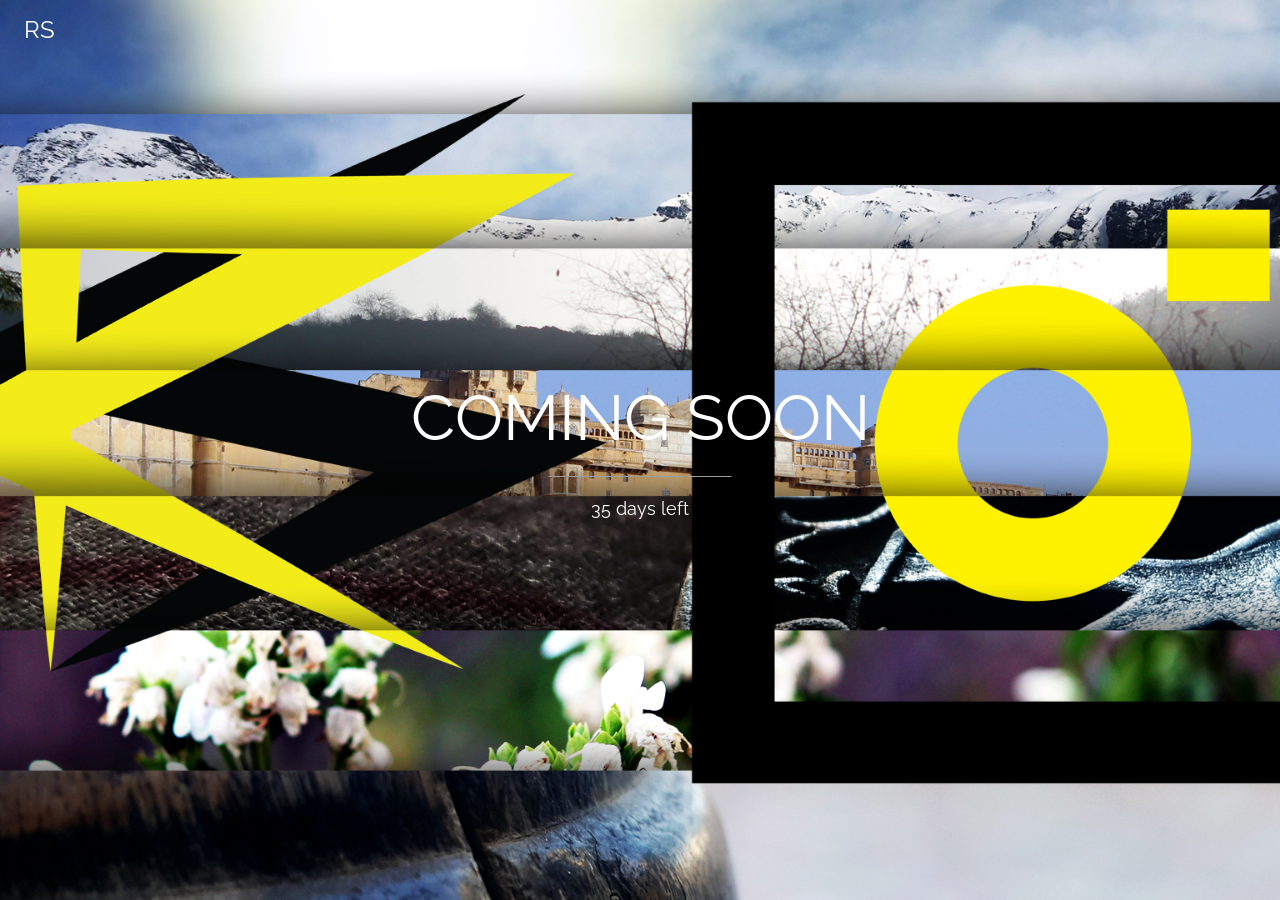
==== index.html @ 87bc801d "comingsoon" ====
<!DOCTYPE html>
<html>
<head>
<title>RS</title>
<meta charset="UTF-8">
<meta name="viewport" content="width=device-width, initial-scale=1">
<link rel="stylesheet" href="https://www.w3schools.com/w3css/4/w3.css">
<link rel="stylesheet" href="https://fonts.googleapis.com/css?family=Raleway">
<style>
body,h1 {font-family: "Raleway", sans-serif}
body, html {height: 100%}
.bgimg {
  background-image: url('assets/101.jpg');
  min-height: 100%;
  background-position: center;
  background-size: cover;
}
.logo {
  
}
</style>
</head>
<body>

<div class="bgimg w3-display-container w3-animate-opacity w3-text-white">
  <div class="logo w3-display-topleft w3-padding-large w3-xlarge">
    RS
  </div>
  <div class="w3-display-middle">
    <h1 class="w3-jumbo w3-animate-top">COMING SOON</h1>
    <hr class="w3-border-grey" style="margin:auto;width:40%">
    <p class="w3-large w3-center">35 days left</p>
  </div>

</div>

</body>
</html>
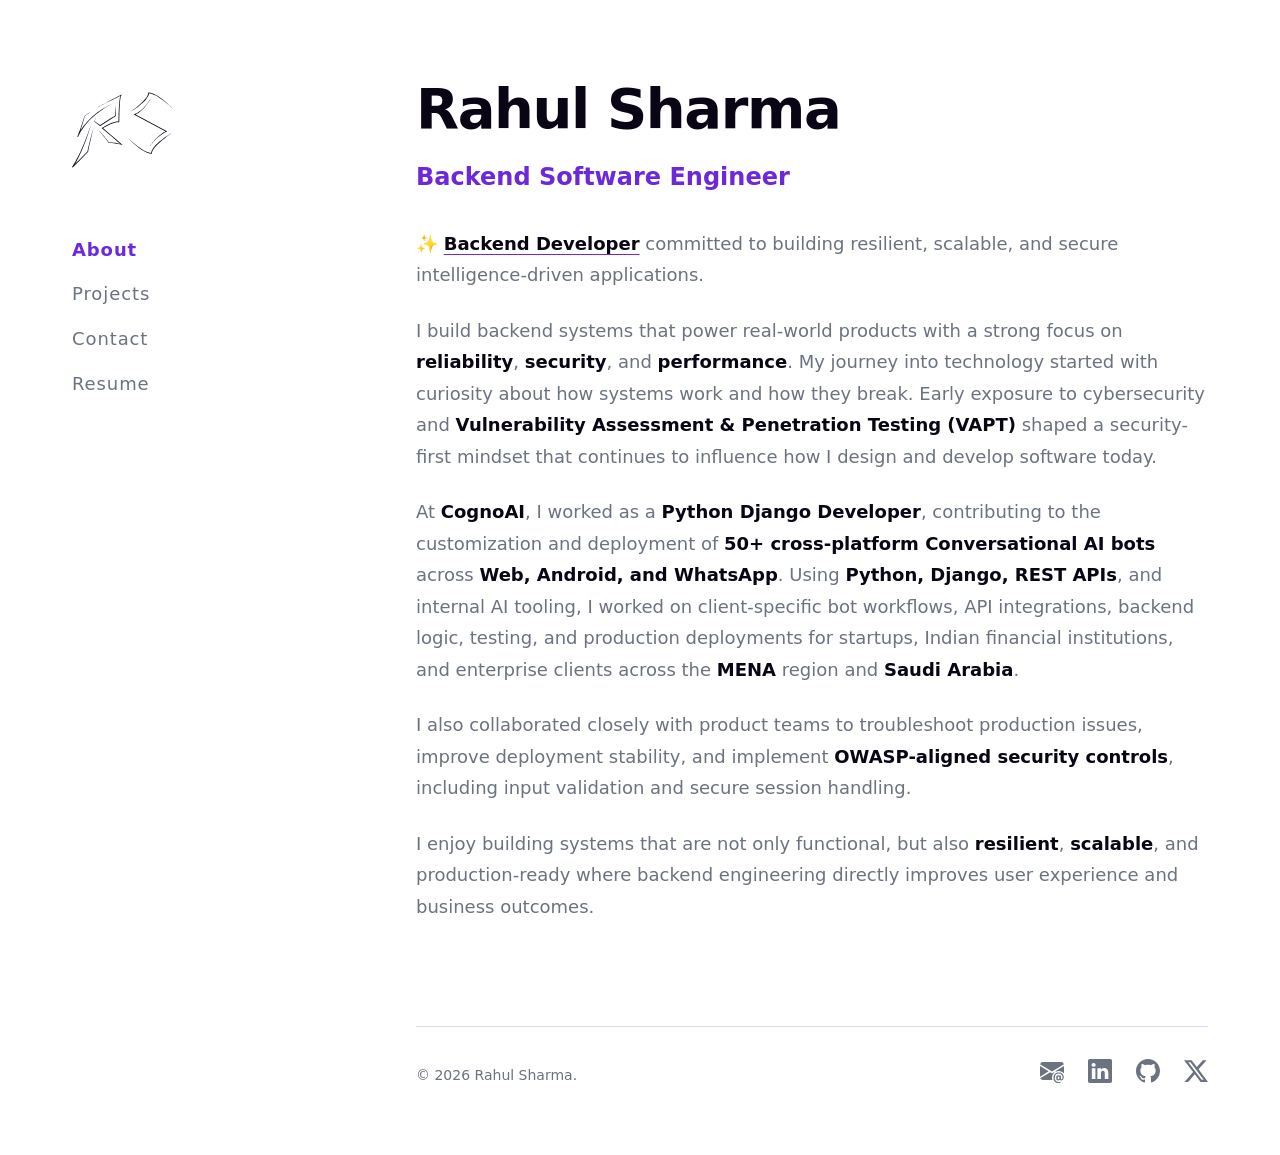
==== commit 0ba3be22: "refactor: restructure portfolio into a modern SPA architecture- Add performance-optimized JS with In" ====
--- a/index.html
+++ b/index.html
@@ -1,38 +1,86 @@
 <!DOCTYPE html>
-<html>
+<html lang="en">
 <head>
-<title>RS</title>
-<meta charset="UTF-8">
-<meta name="viewport" content="width=device-width, initial-scale=1">
-<link rel="stylesheet" href="https://www.w3schools.com/w3css/4/w3.css">
-<link rel="stylesheet" href="https://fonts.googleapis.com/css?family=Raleway">
-<style>
-body,h1 {font-family: "Raleway", sans-serif}
-body, html {height: 100%}
-.bgimg {
-  background-image: url('assets/101.jpg');
-  min-height: 100%;
-  background-position: center;
-  background-size: cover;
-}
-.logo {
-  
-}
-</style>
+    <meta charset="UTF-8">
+    <meta name="viewport" content="width=device-width, initial-scale=1.0">
+    <title>Rahul Sharma | Backend Software Engineer</title>
+    <link rel="stylesheet" href="css/style.css">
 </head>
 <body>
 
-<div class="bgimg w3-display-container w3-animate-opacity w3-text-white">
-  <div class="logo w3-display-topleft w3-padding-large w3-xlarge">
-    RS
-  </div>
-  <div class="w3-display-middle">
-    <h1 class="w3-jumbo w3-animate-top">COMING SOON</h1>
-    <hr class="w3-border-grey" style="margin:auto;width:40%">
-    <p class="w3-large w3-center">35 days left</p>
-  </div>
+    <div class="portfolio-container">
 
-</div>
+        <!-- Left Sidebar (Sticky Sidebar on Desktop) -->
+        <aside class="left-sidebar">
+            <div class="sidebar-content">
+                <header class="logo-area">
+                    <a href="#hero-name" class="logo-link" aria-label="Scroll To Top">
+                        <svg class="hero-logo" fill="currentColor" viewBox="0 0 1173.89 882.1" width="100" height="100" aria-label="Rahul Sharma Logo" xmlns="http://www.w3.org/2000/svg"><path d="M1465.56,562.6" transform="translate(-360.62 -104.64)"/><path d="M582.11,332.25,564.22,345,546.3,357.78l-17.94,12.71-18,12.64.8-1.12c-2.61,10.48-5.38,20.87-8.24,31.26q-2.16,7.77-4.39,15.54c-1.47,5.17-3,10.34-4.51,15.5s-3.05,10.33-4.61,15.48-3.1,10.31-4.7,15.45c-3.19,10.28-6.5,20.53-9.78,30.78s-6.68,20.47-10.16,30.66L459.61,552l-5.35,15.23c-3.53,10.18-7.26,20.28-10.89,30.41s-7.47,20.2-11.2,30.3l-8.88-3.21c.56-1.6,1.12-3,1.67-4.46L426.7,616c1.2-2.81,2.41-5.61,3.69-8.37,2.52-5.54,5.18-11,7.92-16.4q8.25-16.23,17.5-31.86a659.88,659.88,0,0,1,40.4-60.29,757.48,757.48,0,0,1,97.67-106.91l6.69-6.11,6.85-5.93,6.85-5.92c2.28-2,4.56-3.95,6.93-5.82L635.28,357c2.32-1.92,4.73-3.74,7.14-5.56l7.2-5.48c4.8-3.66,9.57-7.36,14.52-10.8l14.73-10.51c5-3.43,10-6.69,15-10s10-6.71,15.17-9.82A896.35,896.35,0,0,1,837,238a1075.25,1075.25,0,0,0-124.76,71.57c-5.05,3.23-9.9,6.74-14.8,10.18s-9.82,6.85-14.64,10.39c-9.55,7.22-19.3,14.16-28.56,21.74-18.86,14.72-36.87,30.49-54.4,46.71l-6.54,6.14c-2.17,2.05-4.37,4.07-6.47,6.2L574.1,423.58c-8.29,8.6-16.55,17.23-24.5,26.14-16,17.71-31.22,36.15-45.47,55.29l-5.32,7.19c-1.79,2.39-3.46,4.86-5.19,7.29l-5.15,7.32-5,7.4c-6.72,9.86-13,20-19.2,30.17s-11.9,20.65-17.33,31.24c-2.71,5.29-5.34,10.62-7.81,16-1.27,2.69-2.43,5.4-3.63,8.11l-1.72,4.06c-.53,1.34-1.1,2.73-1.54,4l-8.88-3.2c3.84-10,7.74-20,11.54-30.08s7.58-20.08,11.23-30.18q11.1-30.24,21.72-60.66c3.48-10.15,7-20.3,10.37-30.5q2.61-7.62,5.12-15.27c1.69-5.1,3.39-10.19,5-15.3s3.32-10.22,4.93-15.34,3.23-10.24,4.81-15.37c3.19-10.25,6.35-20.54,9.3-30.83l.21-.74.58-.38,18.43-12L545.09,356l18.49-11.89Z" transform="translate(-360.62 -104.64)"/><path d="M586.76,473.23c-12.25,44.88-26.44,89.22-41.46,133.27q-11.37,33-23.59,65.71c-2,5.47-4.11,10.9-6.18,16.34l-3.13,8.15-3.19,8.12c-4.23,10.85-8.6,21.64-13,32.43-8.84,21.55-18,43-27.55,64.23s-19.56,42.31-30,63.17c-2.6,5.22-5.29,10.39-7.95,15.58l-4,7.77-4.14,7.71c-2.79,5.13-5.47,10.31-8.34,15.39l-8.57,15.27c-11.64,20.24-23.83,40.18-36.79,59.65l-7.7-6.29q22.73-23.06,45.63-45.91l45.75-45.76,45.87-45.62,22.84-22.88q5.7-5.73,11.33-11.5c3.75-3.84,7.53-7.69,11-11.53l-1,3.16c0-.57-.07-1.23,0-1.72l.07-1.41c.09-.86.16-1.75.28-2.56.21-1.66.47-3.28.74-4.88.53-3.2,1.15-6.35,1.78-9.5,1.26-6.28,2.62-12.52,4-18.74,2.8-12.44,5.74-24.84,8.73-37.21,6-24.74,12.35-49.4,18.69-74s12.94-49.23,19.54-73.8l10-36.83,10.25-36.77L582,650.87q-8.68,37.15-17,74.37c-2.78,12.4-5.5,24.81-8.08,37.24-1.28,6.21-2.53,12.42-3.67,18.63-.56,3.1-1.11,6.21-1.58,9.28-.23,1.54-.44,3.07-.61,4.57-.1.76-.13,1.46-.2,2.18l0,1c0,.3,0,.43,0,.66l-.08,2.14-.91,1c-3.7,4.17-7.39,8.09-11.14,12s-7.5,7.79-11.26,11.66l-22.64,23.14-45.44,46.08q-45.62,45.88-91.05,91.91l-7.7-6.29c12.87-19.2,25-38.91,36.61-58.94S419.64,881,430.31,860.4s20.65-41.52,30.45-62.55c4.83-10.55,9.66-21.09,14.36-31.7s9.35-21.24,14-31.89c9.15-21.33,17.9-42.84,26.56-64.39s17-43.25,25.07-65Q565.13,539.57,586.76,473.23Z" transform="translate(-360.62 -104.64)"/><path d="M642.76,295.23a75.88,75.88,0,0,1,7.92-6.73q4.16-3.15,8.47-6.07c5.73-3.92,11.58-7.67,17.47-11.33,11.8-7.31,23.83-14.26,35.89-21.12,24.14-13.71,48.61-26.81,73.15-39.76s49.25-25.6,74-38.13,49.57-24.94,74.54-37.09l13.14-6.39-8.76,11.82a30.38,30.38,0,0,0-3.69,7.8c-1,2.93-1.83,6-2.57,9.11-1.46,6.22-2.59,12.59-3.58,19-2,12.82-3.33,25.79-4.5,38.78-2.28,26-3.82,52.1-5,78.22s-2,52.28-2.53,78.44-1,52.34-1.12,78.47l0,5.55-5.52-.76a89.38,89.38,0,0,0-24.72.59,190.58,190.58,0,0,0-24.88,5.59,383.14,383.14,0,0,0-48.38,18.15c-15.81,7.06-31.36,14.76-46.66,23s-30.42,16.87-45,26l.54-7.83,55.94,47.82,55.83,47.94,55.82,48,55.73,48.08,12.28,10.59-15.7-4c-12.29-3.09-24.71-6-37.14-8.65s-24.91-5.15-37.41-7.4-25.06-4.18-37.64-5.52c-6.29-.67-12.59-1.18-18.87-1.38a99,99,0,0,0-18.54.88l-1.92.31-.91-1.67a264.11,264.11,0,0,0-14-22.56c-5-7.35-10.3-14.55-15.67-21.69s-10.88-14.18-16.47-21.16-11.24-13.92-17-20.81q-17.1-20.68-34.8-40.9t-35.7-40.17q18.72,19.29,37,39t35.92,40q8.83,10.14,17.46,20.47c5.75,6.88,11.44,13.83,17,20.89s11,14.19,16.28,21.51A258,258,0,0,1,793.11,693l-2.83-1.36a104.24,104.24,0,0,1,19.62-1.28c6.48.09,12.91.5,19.32,1.07,12.82,1.15,25.52,2.91,38.17,4.94s25.24,4.4,37.78,6.94,25,5.27,37.52,8.25l-3.42,6.64L883,670.73l-56.17-47.54-56.17-47.56L714.59,528l-5.06-4.3,5.6-3.53c7.51-4.75,15-9.22,22.62-13.64s15.26-8.69,23-12.86c15.47-8.32,31.18-16.24,47.3-23.36a394.09,394.09,0,0,1,49.7-18.5A201.22,201.22,0,0,1,884,446a98.69,98.69,0,0,1,27.5-.52l-5.55,4.79c.21-26.26.63-52.46,1.41-78.68s1.76-52.42,3.12-78.63,3.05-52.4,5.73-78.57c1.34-13.08,2.89-26.15,5-39.21,1.09-6.52,2.32-13,3.94-19.55.82-3.25,1.73-6.51,2.88-9.76.59-1.62,1.23-3.25,2-4.88a26.68,26.68,0,0,1,2.92-4.9l4.37,5.43q-37.54,17.81-75,35.9t-74.63,36.72c-24.8,12.4-49.49,25-74,38-12.23,6.52-24.38,13.19-36.39,20.11-6,3.47-11.95,7-17.78,10.75-2.93,1.86-5.81,3.78-8.63,5.79A76.52,76.52,0,0,0,642.76,295.23Z" transform="translate(-360.62 -104.64)"/><path d="M640.76,398.23l-3.38,12.21-3.48,12.18c-1.17,4.05-2.31,8.11-3.52,12.16l-3.58,12.14-.77-2.43,8.45,5.71L642.9,456l16.83,11.55,33.48,23.33-4.71-.14,44.91-29.54q22.53-14.65,45.15-29.15T824,403.24L846.75,389c7.6-4.75,15.19-9.5,22.84-14.16l-1.84,3.54-.63-30.78-.4-30.78-.16-30.8,0-15.4c.06-5.13.07-10.27.17-15.41.51,5.12.94,10.23,1.41,15.35l1.28,15.35,2.35,30.7,2.1,30.72,1.87,30.72.13,2.21-2,1.33c-7.43,5-14.92,9.92-22.4,14.84l-22.45,14.78q-22.5,14.7-45.12,29.21T738.6,469.28L693,497.75l-2.48,1.55-2.23-1.69-32.51-24.67-16.17-12.45-8.09-6.23-8-6.28-1.3-1,.52-1.41,4.42-11.86c1.46-4,3-7.89,4.49-11.84L636.14,410Z" transform="translate(-360.62 -104.64)"/><path d="M1534.51,286q-30.79-27.62-62.79-53.68c-21.31-17.4-43.1-34.18-65.43-50.11q-16.77-11.92-34.09-23c-11.54-7.35-23.31-14.31-35.36-20.63a288.4,288.4,0,0,0-37.06-16.53,150.44,150.44,0,0,0-19.24-5.47,91.37,91.37,0,0,0-19.43-2.07l4.92-4.82a75.73,75.73,0,0,1-4.53,22.77,128.34,128.34,0,0,1-9.49,20.55,241.08,241.08,0,0,1-25.79,36.2c-9.57,11.2-19.79,21.76-30.34,31.91q-7.91,7.62-16.08,14.93c-5.45,4.88-11,9.62-16.59,14.32q-16.8,14.06-34.21,27.29t-35.35,25.71c-24,16.56-48.32,32.51-73.52,47.06,6-4.07,12-8.25,17.9-12.45s11.86-8.4,17.73-12.67c11.76-8.52,23.44-17.14,34.94-26s23-17.73,34.18-26.9,22.34-18.44,33.16-28c21.57-19.24,42.58-39.21,60.85-61.33,9.16-11,17.69-22.53,24.56-34.83a118.91,118.91,0,0,0,8.67-19,69.72,69.72,0,0,0,4-19.82l.2-4.8,4.72,0a100.93,100.93,0,0,1,21.58,2.4A160,160,0,0,1,1303,113a269.37,269.37,0,0,1,38.21,17.45c24.46,13.4,47.47,29,69.57,45.64s43.37,34.33,64,52.66c10.28,9.22,20.46,18.53,30.41,28.09q7.47,7.17,14.81,14.44C1524.91,276.13,1529.75,281.05,1534.51,286Z" transform="translate(-360.62 -104.64)"/><path d="M1289.07,171.61l-8.82,14.93c-3,4.94-6.07,9.84-9.12,14.76s-6.34,9.68-9.5,14.53-6.55,9.54-9.83,14.32a593.52,593.52,0,0,1-43.41,54.34c-7.87,8.54-16,16.9-24.44,24.87s-17.34,15.59-26.62,22.69a258.58,258.58,0,0,1-29.18,19.55,176.76,176.76,0,0,1-15.74,8.09c-2.7,1.22-5.44,2.37-8.25,3.42-1.4.52-2.82,1-4.26,1.49l-2.2.67c-.77.21-1.44.41-2.39.62l1.14-7.63,93.69,49.42,93.48,49.85,93.27,50.22,93,50.65,7.79,4.24-8.27,3.18c-2.32.89-4.84,2-7.25,3.08s-4.86,2.26-7.26,3.46c-4.81,2.38-9.56,4.92-14.25,7.58q-14.07,8-27.45,17.18a447.06,447.06,0,0,0-50.73,40.49,500,500,0,0,0-44.92,47.11l-5.23,6.27c-1.72,2.1-3.38,4.25-5.08,6.38-3.42,4.23-6.65,8.61-9.92,13l-2.45,3.27-2.38,3.32-4.76,6.64c-3.12,4.46-6.12,9-9.19,13.52,2.84-4.65,5.61-9.35,8.52-14l4.43-6.88,2.21-3.45c.75-1.14,1.53-2.26,2.3-3.38,3.1-4.5,6.16-9,9.42-13.41,1.61-2.21,3.19-4.44,4.83-6.62l5-6.51,2.5-3.25,2.58-3.19,5.18-6.36,5.33-6.25c1.77-2.08,3.55-4.16,5.4-6.18l5.5-6.1,5.63-6,2.83-3,2.89-2.92c1.94-1.94,3.84-3.91,5.82-5.8a449.16,449.16,0,0,1,50.34-42.38q13.41-9.62,27.64-18.05c4.74-2.81,9.55-5.51,14.46-8.06q3.67-1.92,7.43-3.72c2.54-1.2,5-2.34,7.74-3.46l-.48,7.42-93.7-49.41-93.48-49.85-93.27-50.22-93-50.64-9.95-5.42,11.09-2.21c.46-.09,1.18-.27,1.81-.43l2-.56c1.32-.4,2.63-.83,3.94-1.3,2.63-.93,5.24-2,7.82-3.07a168.8,168.8,0,0,0,15.22-7.48,253.63,253.63,0,0,0,28.72-18.49c9.21-6.77,18.09-14,26.66-21.64s16.76-15.69,24.76-23.94a619.26,619.26,0,0,0,44.8-52.56c3.45-4.62,6.93-9.22,10.35-13.87s6.73-9.37,10-14.11l9.78-14.3Z" transform="translate(-360.62 -104.64)"/><path d="M1020.13,643.57q30.8,27.6,62.8,53.67c21.3,17.4,43.09,34.19,65.42,50.12q16.77,11.92,34.09,23c11.54,7.34,23.31,14.3,35.37,20.62a287,287,0,0,0,37,16.54,152.51,152.51,0,0,0,19.24,5.46,90.75,90.75,0,0,0,19.43,2.08l-4.92,4.81a76,76,0,0,1,4.53-22.76,129.32,129.32,0,0,1,9.49-20.56,241,241,0,0,1,25.79-36.19c9.57-11.21,19.79-21.76,30.34-31.91q7.92-7.62,16.09-14.93c5.44-4.88,11-9.63,16.59-14.32q16.79-14.05,34.2-27.3t35.35-25.7c24-16.56,48.33-32.51,73.52-47.06-6,4.07-12,8.24-17.9,12.45s-11.85,8.4-17.73,12.67c-11.76,8.52-23.44,17.14-34.94,26s-23,17.74-34.18,26.9-22.34,18.45-33.16,28c-21.57,19.24-42.57,39.21-60.85,61.32a231.81,231.81,0,0,0-24.56,34.84,119.21,119.21,0,0,0-8.67,19,69.79,69.79,0,0,0-4,19.83l-.2,4.79-4.72,0a100.91,100.91,0,0,1-21.57-2.4,160.16,160.16,0,0,1-20.46-5.93,269.42,269.42,0,0,1-38.21-17.46c-24.46-13.4-47.47-29-69.57-45.63s-43.36-34.34-64-52.66c-10.28-9.22-20.46-18.53-30.41-28.09q-7.46-7.17-14.81-14.44C1029.73,653.47,1024.89,648.56,1020.13,643.57Z" transform="translate(-360.62 -104.64)"/><path d="M1271,752.86" transform="translate(-360.62 -104.64)"/></svg>
+                    </a>
+                </header>
+                <nav class="main-nav">
+                    <ul>
+                        <li><a href="#about">About</a></li>
+                        <li><a href="https://github.com/rahulsharmar1?tab=repositories" target="_blank" rel="noopener noreferrer">Projects</a></li>
+                        <li><a href="mailto:rahulsharmar019@gmail.com">Contact</a></li>
+                        <li><a href="assets/Rahul_Sharma_Resume.pdf" target="_blank" rel="noopener noreferrer">Resume</a></li>
+                    </ul>
+                </nav>
+            </div>
+        </aside>
 
+        <!-- Right Side (Scrollable Content) -->
+        <div class="right-content-area">
+            <!-- Global header for the main column -->
+            <header class="hero-header">
+                <h1 id="hero-name" class="hero-name">Rahul Sharma</h1>
+                <h2 class="hero-role">Backend Software Engineer</h2>
+            </header>
+            <main class="main-content-area">
+                <section id="about" class="hero-section" aria-label="Biography">
+                    <div class="bio-summary">
+                        <p>✨ <u><strong>Backend Developer</strong></u> committed to building resilient, scalable, and secure intelligence-driven applications.</p>
+                        <p>I build backend systems that power real-world products with a strong focus on <strong>reliability</strong>, <strong>security</strong>, and <strong>performance</strong>. My journey into technology started with curiosity about how systems work and how they break. Early exposure to cybersecurity and <strong>Vulnerability Assessment & Penetration Testing (VAPT)</strong> shaped a security-first mindset that continues to influence how I design and develop software today.</p>
+                        <p>At <strong>CognoAI</strong>, I worked as a <strong>Python Django Developer</strong>, contributing to the customization and deployment of <strong>50+ cross-platform Conversational AI bots</strong> across <strong>Web, Android, and WhatsApp</strong>. Using <strong>Python, Django, REST APIs</strong>, and internal AI tooling, I worked on client-specific bot workflows, API integrations, backend logic, testing, and production deployments for startups, Indian financial institutions, and enterprise clients across the <strong>MENA</strong> region and <strong>Saudi Arabia</strong>.</p>
+                        <p>I also collaborated closely with product teams to troubleshoot production issues, improve deployment stability, and implement <strong>OWASP-aligned security controls</strong>, including input validation and secure session handling.</p>
+                        <p>I enjoy building systems that are not only functional, but also <strong>resilient</strong>, <strong>scalable</strong>, and production-ready where backend engineering directly improves user experience and business outcomes.</p>
+                    </div>
+                </section>
+                <!-- Projects Section (Placeholder for future project highlights)(Ready for dynamic population or static code) -->
+                <section id="projects" class="projects">
+                    <h3 class="visually-hidden">Featured Projects</h3>
+                </section>
+            </main>
+            <!-- Footer -->
+            <footer class="global-footer">
+                <p>&copy; 2026 Rahul Sharma.</p>
+                <ul class="social-links">
+                    <li class="social-links-li"><a href="mailto:rahulsharmar019@gmail.com" aria-label="Email Rahul">
+                        <svg class="social-icon" fill="currentColor" viewBox="0 0 16 16" width="24" height="24" xmlns="http://www.w3.org/2000/svg" >
+                            <path d="M2 2A2 2 0 0 0 .05 3.555L8 8.414l7.95-4.859A2 2 0 0 0 14 2zm-2 9.8V4.698l5.803 3.546zm6.761-2.97-6.57 4.026A2 2 0 0 0 2 14h6.256A4.5 4.5 0 0 1 8 12.5a4.49 4.49 0 0 1 1.606-3.446l-.367-.225L8 9.586zM16 9.671V4.697l-5.803 3.546.338.208A4.5 4.5 0 0 1 12.5 8c1.414 0 2.675.652 3.5 1.671"/>
+                            <path d="M15.834 12.244c0 1.168-.577 2.025-1.587 2.025-.503 0-1.002-.228-1.12-.648h-.043c-.118.416-.543.643-1.015.643-.77 0-1.259-.542-1.259-1.434v-.529c0-.844.481-1.4 1.26-1.4.585 0 .87.333.953.63h.03v-.568h.905v2.19c0 .272.18.42.411.42.315 0 .639-.415.639-1.39v-.118c0-1.277-.95-2.326-2.484-2.326h-.04c-1.582 0-2.64 1.067-2.64 2.724v.157c0 1.867 1.237 2.654 2.57 2.654h.045c.507 0 .935-.07 1.18-.18v.731c-.219.1-.643.175-1.237.175h-.044C10.438 16 9 14.82 9 12.646v-.214C9 10.36 10.421 9 12.485 9h.035c2.12 0 3.314 1.43 3.314 3.034zm-4.04.21v.227c0 .586.227.8.581.8.31 0 .564-.17.564-.743v-.367c0-.516-.275-.708-.572-.708-.346 0-.573.245-.573.791"/>
+                        </svg>
+                    </a></li>
+                    <li class="social-links-li"><a href="https://www.linkedin.com/in/rahulsharmar1/" target="_blank" rel="noopener noreferrer" aria-label="LinkedIn Profile">
+                        <svg class="social-icon" fill="currentColor" viewBox="0 0 16 16" width="24" height="24" xmlns="http://www.w3.org/2000/svg">
+                            <path d="M0 1.146C0 .513.526 0 1.175 0h13.65C15.474 0 16 .513 16 1.146v13.708c0 .633-.526 1.146-1.175 1.146H1.175C.526 16 0 15.487 0 14.854zm4.943 12.248V6.169H2.542v7.225zm-1.2-8.212c.837 0 1.358-.554 1.358-1.248-.015-.709-.52-1.248-1.342-1.248S2.4 3.226 2.4 3.934c0 .694.521 1.248 1.327 1.248zm4.908 8.212V9.359c0-.216.016-.432.08-.586.173-.431.568-.878 1.232-.878.869 0 1.216.662 1.216 1.634v3.865h2.401V9.25c0-2.22-1.184-3.252-2.764-3.252-1.274 0-1.845.7-2.165 1.193v.025h-.016l.016-.025V6.169h-2.4c.03.678 0 7.225 0 7.225z"/>
+                        </svg>
+                    </a></li>
+                    <li class="social-links-li"><a href="https://github.com/rahulsharmar1" target="_blank" rel="noopener noreferrer" aria-label="GitHub Profile">
+                        <svg class="social-icon" fill="currentColor" viewBox="0 0 16 16" width="24" height="24" xmlns="http://www.w3.org/2000/svg">
+                            <path d="M8 0C3.58 0 0 3.58 0 8c0 3.54 2.29 6.53 5.47 7.59.4.07.55-.17.55-.38 0-.19-.01-.82-.01-1.49-2.01.37-2.53-.49-2.69-.94-.09-.23-.48-.94-.82-1.13-.28-.15-.68-.52-.01-.53.63-.01 1.08.58 1.23.82.72 1.21 1.87.87 2.33.66.07-.52.28-.87.51-1.07-1.78-.2-3.64-.89-3.64-3.95 0-.87.31-1.59.82-2.15-.08-.2-.36-1.02.08-2.12 0 0 .67-.21 2.2.82.64-.18 1.32-.27 2-.27s1.36.09 2 .27c1.53-1.04 2.2-.82 2.2-.82.44 1.1.16 1.92.08 2.12.51.56.82 1.27.82 2.15 0 3.07-1.87 3.75-3.65 3.95.29.25.54.73.54 1.48 0 1.07-.01 1.93-.01 2.2 0 .21.15.46.55.38A8.01 8.01 0 0 0 16 8c0-4.42-3.58-8-8-8"/>
+                        </svg>
+                    </a></li>
+                    <li class="social-links-li"><a href="https://x.com/rahulwarlock007" target="_blank" rel="noopener noreferrer" aria-label="X Profile">
+                        <svg class="social-icon" fill="currentColor" viewBox="0 0 16 16" width="24" height="24" xmlns="http://www.w3.org/2000/svg">
+                            <path d="M12.6.75h2.454l-5.36 6.142L16 15.25h-4.937l-3.867-5.07-4.425 5.07H.316l5.733-6.57L0 .75h5.063l3.495 4.633L12.601.75Zm-.86 13.028h1.36L4.323 2.145H2.865z"/>
+                        </svg>
+                    </a></li>
+                </ul>
+            </footer>
+        </div>
+    </div>
+
+    <script src="js/script.js" defer></script>
 </body>
 </html>
--- a/css/style.css
+++ b/css/style.css
@@ -0,0 +1,360 @@
+/* ==========================================================================
+   1. DESIGN TOKENS & SYSTEM VARIABLES
+   ========================================================================== */
+:root {
+
+    /* Color Palette - High Contrast Light Theme */
+    --bg-primary: #ffffff;       /* Pure White Background */
+    --bg-secondary: #f5f3ff;     /* Very Light Lavender Tint */
+    --text-main: #090514;        /* Rich Obsidian Black Text */
+    --text-muted: #6b7280;       /* Cool Neutral Gray Text */
+    --accent-color: #6d28d9;     /* Deep Security Purple */
+    --accent-hover: #5b21b6;     /* Dark Purple Hover */
+    --border-color: #ddd6fe;     /* Pastel Lavender Border */
+    --logo-hover-fill-color: #ff0000; /* Dynamic Logo Fill on Hover */
+
+    /* Typography & Layout Spacing */
+    --font-sans: 'Inter', system-ui, -apple-system, sans-serif;
+    --max-width: 1200px;
+    --sidebar-width: 280px;
+    --transition-smooth: all 0.2s ease-in-out;
+}
+
+
+/* ==========================================================================
+   2. PRODUCTION-READY RESET & BASICS
+   ========================================================================== */
+*, *::before, *::after {
+  box-sizing: border-box;
+  margin: 0;
+  padding: 0;
+}
+
+html {
+  scroll-behavior: smooth;
+  font-size: 16px;
+}
+
+body {
+  font-family: var(--font-sans);
+  background-color: var(--bg-primary);
+  color: var(--text-main);
+  line-height: 1.6;
+  -webkit-font-smoothing: antialiased;
+  overflow-x: hidden;
+  min-height: 100svh; /* Modern small viewport height option for mobile safety */
+}
+
+img {
+  max-width: 100%;
+  height: auto;
+  display: block;
+}
+
+ul {
+  list-style: none;
+}
+
+a {
+  color: inherit;
+  text-decoration: none;
+  transition: var(--transition-smooth);
+}
+
+/* Screen Reader Optimization */
+.visually-hidden {
+  position: absolute;
+  width: 1px;
+  height: 1px;
+  padding: 0;
+  margin: -1px;
+  overflow: hidden;
+  clip: rect(0, 0, 0, 0);
+  white-space: nowrap;
+  border: 0;
+}
+
+/* ==========================================================================
+   3. MOBILE LAYOUT (Default: Mobile-First Strategy)
+   ========================================================================== */
+
+.portfolio-container {
+  display: grid;
+  grid-template-columns: 1fr;
+  padding: 1.5rem;
+  gap: 2rem;
+  /* Defining precise mobile layout matrix stack based on requirements */
+  grid-template-areas:
+    "logo-area"
+    "hero-name"
+    "main-nav"
+    "hero-role"
+    "main-content"
+    "global-footer";
+}
+
+/* Explicit layout slot mapping for mobile flattening */
+.logo-area { grid-area: logo-area; }
+.hero-name { grid-area: hero-name; }
+.main-nav  { grid-area: main-nav; }
+.hero-role { grid-area: hero-role; }
+.main-content-area { grid-area: main-content; }
+.global-footer     { grid-area: global-footer; }
+
+/* Sub-containers flattened behavior on mobile */
+.left-sidebar,
+.sidebar-content,
+.right-content-area,
+.hero-header {
+  display: contents; /* Dissolves wrappers safely to respect outer Grid areas */
+}
+
+/* --- Navigation Links Styles (Mobile) --- */
+.main-nav ul {
+  display: flex;
+  flex-wrap: wrap;
+  gap: 1.25rem;
+}
+
+.main-nav a {
+  font-weight: 500;
+  color: var(--text-muted);
+  font-size: 1rem;
+  outline: none;
+  transition: var(--transition-smooth)
+}
+
+.main-nav a:hover,
+.main-nav a:focus {
+  color: var(--accent-color);
+}
+
+.main-nav a.active {
+  color: var(--accent-color);
+  font-weight: 600;
+}
+
+/* Focus indicator for keyboard navigators */
+.main-nav a:focus-visible {
+  outline: 2px solid var(--accent-color);
+  outline-offset: 4px;
+  border-radius: 4px;
+}
+
+/* --- Content Elements Styles --- */
+.hero-name {
+  font-size: 2.25rem;
+  font-weight: 800;
+  letter-spacing: -0.025em;
+}
+
+.hero-role {
+  font-size: 1.25rem;
+  color: var(--accent-color);
+  font-weight: 600;
+  margin-top: -0.5rem;
+}
+
+.bio-summary p {
+  color: var(--text-muted);
+  margin-bottom: 1.25rem;
+}
+
+.bio-summary strong {
+  color: var(--text-main);
+}
+
+.bio-summary u {
+  text-decoration-color: var(--accent-color);
+  text-underline-offset: 4px;
+}
+
+/* --- Global Footer Area (Mobile) --- */
+.global-footer {
+  border-top: 1px solid var(--border-color);
+  padding-top: 1.5rem;
+  margin-top: 2rem;
+  display: flex;
+  flex-direction: column;
+  gap: 1rem;
+  align-items: center;
+}
+
+.global-footer p {
+  font-size: 0.875rem;
+  color: var(--text-muted);
+}
+
+.social-links {
+  display: flex;
+  gap: 1.5rem;
+}
+
+.social-links a {
+  color: var(--text-muted); /* Sets the static icon color to gray on load */
+  display: inline-block;
+  transition: var(--transition-smooth);
+  outline: none;
+}
+
+.social-links a:hover,
+.social-links a:focus {
+  color: var(--accent-color); /* Swaps color directly to Purple on hover */
+  transform: translateY(-2px); /* Smooth lift behavior */
+}
+
+.social-links a:focus-visible {
+  outline: 2px solid var(--accent-color);
+  outline-offset: 4px;
+  border-radius: 4px;
+}
+
+.social-icon {
+  display: block;
+  width: 24px;
+  height: 24px;
+}
+
+
+
+
+/* ==========================================================================
+   4. DESKTOP LAYOUT (Media Query: Width 768px and Up)
+   ========================================================================== */
+
+@media (min-width: 768px) {
+  .portfolio-container {
+    display: grid;
+    grid-template-columns: var(--sidebar-width) 1fr;
+    grid-template-areas: none; /* Disables standard area mappings */
+    max-width: var(--max-width);
+    margin: 0 auto;
+    padding: 4rem 2rem;
+    gap: 4rem;
+  }
+  /* --- Sidebar Left Column (Sticky Integration) --- */
+  .left-sidebar {
+    display: block; /* Overrides display: contents from mobile */
+    width: var(--sidebar-width);
+    flex-shrink: 0;
+  }
+  .sidebar-content {
+    display: flex; /* Overrides display: contents from mobile */
+    flex-direction: column;
+    position: sticky;
+    top: 5rem; /* Anchor padding distance from top window line */
+    height: fit-content;
+  }
+
+  .logo-area {
+    display: block; /* Overrides display: contents from mobile */
+    margin-bottom: 2rem;
+    padding-bottom: 1rem;
+  }
+
+  .logo-area a {
+    display: inline-block;
+    outline: none;
+    /* The transform properties below are set to ensure that the logo animation is smooth and does not cause any rendering issues. The translateZ(0) and rotate(0.01deg) are common techniques to trigger GPU acceleration, which can help with performance during animations. The preserve-3d and backface-visibility properties ensure that the logo maintains its 3D appearance and does not show any unwanted artifacts during transformations. */
+    transform: translateZ(0) rotate(0.01deg); 
+    /* The above line is a common trick to trigger GPU acceleration for smoother animations and to prevent subpixel rendering issues during transforms.*/
+    transform-style: preserve-3d;
+    backface-visibility: hidden;
+    -webkit-backface-visibility: hidden;
+    /* The transition is applied to the transform property, which includes scaling and translation. The cubic-bezier function creates a custom easing curve for a more dynamic animation effect. */
+    transition: transform 0.4s cubic-bezier(0.175, 0.885, 0.32, 1.275);
+    will-change: transform; /* Optimizes browser rendering for animations */
+  }
+
+  .logo-link {
+    display: block;
+    transition: var(--transition-smooth);
+  }
+
+  .hero-logo {
+    /* The fill transition allows the logo's color to change smoothly on hover/focus without affecting the transform animation. */
+    transition: fill 0.4s ease, filter 0.4s ease;
+    will-change: fill, filter;
+    
+    /* The properties below ensure that the SVG logo maintains crisp edges and does not distort during scaling or transformations. */
+    shape-rendering: geometricPrecision; /* Forces Chrome to re-draw clean vector edges */
+    vector-effect: non-scaling-stroke;    /* Prevents lines from thickening during scaling transitions */
+
+    max-width: 100%;
+    height: auto;
+    display: block;
+    width: 100px;
+    height: 100px;
+  }
+
+  /* Hover and Keyboard Focus states */
+.logo-area a:hover,
+.logo-area a:focus-visible {
+  /* The transform combines scaling up the logo, lifting it slightly, and a very subtle rotation to create a dynamic and engaging hover effect. The scale(1.1) makes the logo 10% larger, translateY(-4px) lifts it up by 4 pixels, and rotate(0.01deg) adds a tiny rotation to enhance the visual interest without causing any noticeable distortion. */
+    transform: scale(1.1) translateY(-4px) rotate(0.01deg);
+    
+}
+
+.logo-area a:hover .hero-logo,
+.logo-area a:focus-visible .hero-logo {
+  /* The SVG path simply changes color in place without moving */
+  fill: var(--logo-hover-fill-color); /* Dynamic color change on hover/focus */
+}
+
+/* Keyboard accessibility */
+.logo-area a:focus-visible {
+    outline: 2px solid var(--accent-color);
+    outline-offset: 4px;
+    border-radius: 4px;
+}
+
+  .main-nav {
+    display: block; /* Overrides display: contents from mobile */
+  }
+
+  .main-nav ul {
+    flex-direction: column;
+    gap: 1rem;
+  }
+
+  .main-nav a {
+    font-size: 1.125rem;
+    letter-spacing: 0.05em;
+  }
+
+  /* --- Right Main Column Block --- */
+  .right-content-area {
+    display: flex; /* Overrides display: contents from mobile */
+    flex-direction: column;
+    flex-grow: 1;
+    min-width: 0; /* Prevents text overflow blowouts */
+  }
+
+  .hero-header {
+    display: block; /* Overrides display: contents from mobile */
+    margin-bottom: 2rem;
+  }
+
+  .hero-name {
+    font-size: 3.5rem;
+  }
+
+  .hero-role {
+    font-size: 1.5rem;
+    margin-top: 0.25rem;
+  }
+
+  .bio-summary p {
+    font-size: 1.125rem;
+    line-height: 1.75;
+    margin-bottom: 1.5rem;
+  }
+
+  /* --- Global Footer Area (Desktop) --- */
+  .global-footer {
+    flex-direction: row;
+    justify-content: space-between;
+    margin-top: 5rem;
+    padding-top: 2rem;
+  }
+}
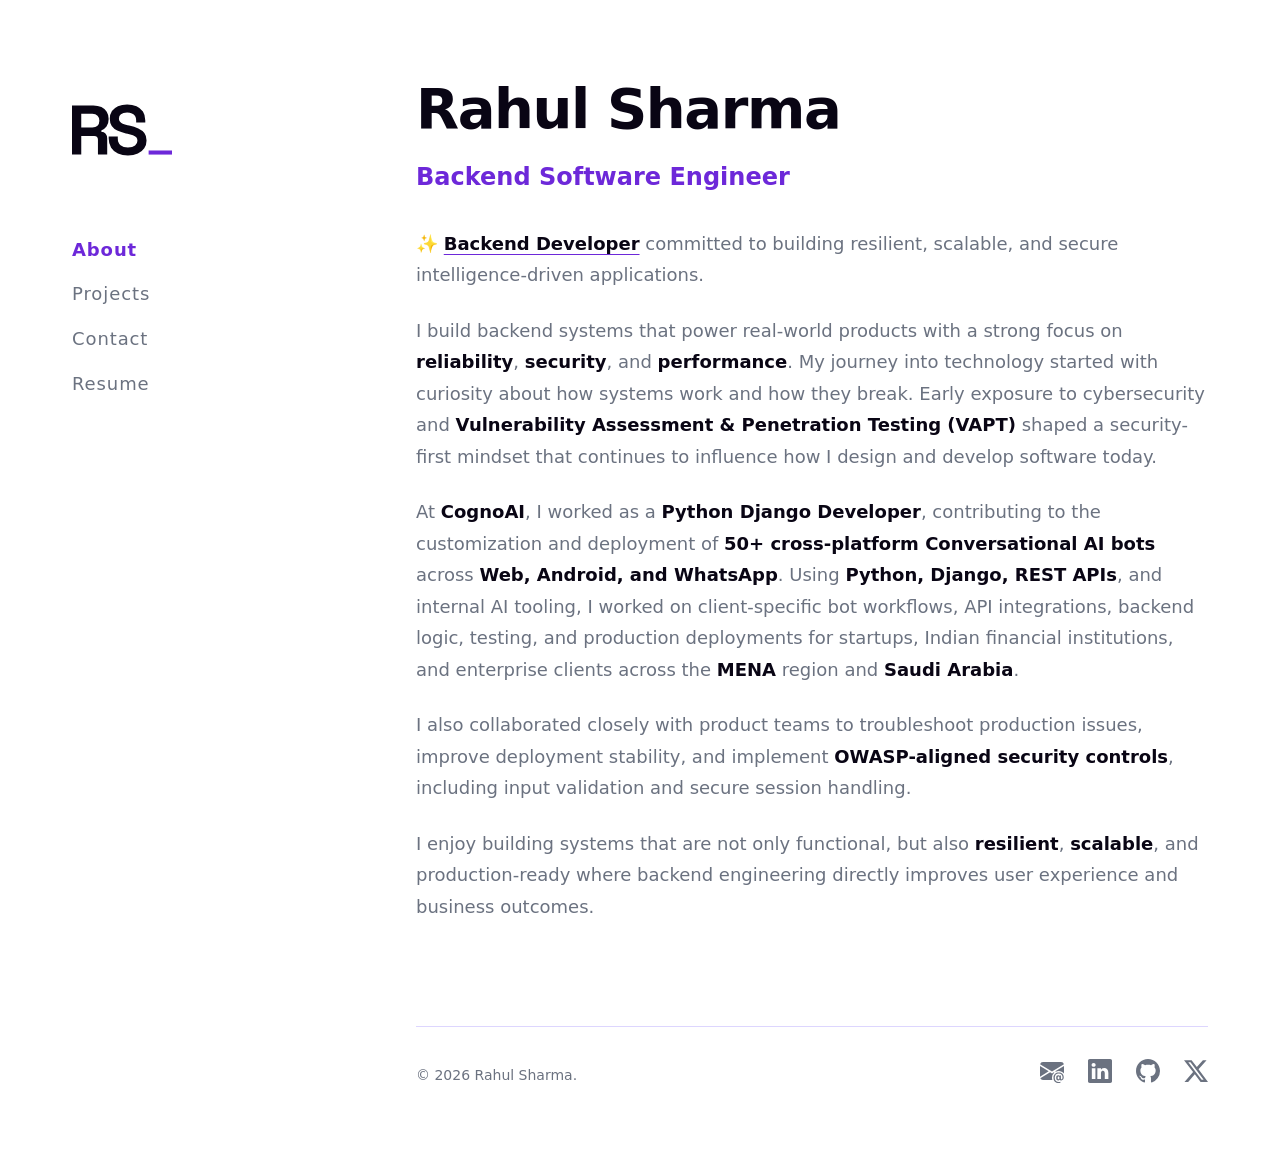
==== commit d32e91f6: "Update portfolio branding with new logo and full favicon set - Replace rs-logo.svg with new logo ass" ====
--- a/index.html
+++ b/index.html
@@ -5,6 +5,12 @@
     <meta name="viewport" content="width=device-width, initial-scale=1.0">
     <title>Rahul Sharma | Backend Software Engineer</title>
     <link rel="stylesheet" href="css/style.css">
+    <link rel="icon" type="image/svg+xml" href="assets/favicon.svg" sizes="any" />
+    <link rel="icon" type="image/png" href="assets/favicon-96x96.png" sizes="96x96" />
+    <link rel="shortcut icon" href="assets/favicon.ico" />
+    <link rel="apple-touch-icon" sizes="180x180" href="assets/apple-touch-icon.png" />
+    <meta name="apple-mobile-web-app-title" content="RS" />
+    <link rel="manifest" href="assets/site.webmanifest" />
 </head>
 <body>
 
@@ -15,7 +21,7 @@
             <div class="sidebar-content">
                 <header class="logo-area">
                     <a href="#hero-name" class="logo-link" aria-label="Scroll To Top">
-                        <svg class="hero-logo" fill="currentColor" viewBox="0 0 1173.89 882.1" width="100" height="100" aria-label="Rahul Sharma Logo" xmlns="http://www.w3.org/2000/svg"><path d="M1465.56,562.6" transform="translate(-360.62 -104.64)"/><path d="M582.11,332.25,564.22,345,546.3,357.78l-17.94,12.71-18,12.64.8-1.12c-2.61,10.48-5.38,20.87-8.24,31.26q-2.16,7.77-4.39,15.54c-1.47,5.17-3,10.34-4.51,15.5s-3.05,10.33-4.61,15.48-3.1,10.31-4.7,15.45c-3.19,10.28-6.5,20.53-9.78,30.78s-6.68,20.47-10.16,30.66L459.61,552l-5.35,15.23c-3.53,10.18-7.26,20.28-10.89,30.41s-7.47,20.2-11.2,30.3l-8.88-3.21c.56-1.6,1.12-3,1.67-4.46L426.7,616c1.2-2.81,2.41-5.61,3.69-8.37,2.52-5.54,5.18-11,7.92-16.4q8.25-16.23,17.5-31.86a659.88,659.88,0,0,1,40.4-60.29,757.48,757.48,0,0,1,97.67-106.91l6.69-6.11,6.85-5.93,6.85-5.92c2.28-2,4.56-3.95,6.93-5.82L635.28,357c2.32-1.92,4.73-3.74,7.14-5.56l7.2-5.48c4.8-3.66,9.57-7.36,14.52-10.8l14.73-10.51c5-3.43,10-6.69,15-10s10-6.71,15.17-9.82A896.35,896.35,0,0,1,837,238a1075.25,1075.25,0,0,0-124.76,71.57c-5.05,3.23-9.9,6.74-14.8,10.18s-9.82,6.85-14.64,10.39c-9.55,7.22-19.3,14.16-28.56,21.74-18.86,14.72-36.87,30.49-54.4,46.71l-6.54,6.14c-2.17,2.05-4.37,4.07-6.47,6.2L574.1,423.58c-8.29,8.6-16.55,17.23-24.5,26.14-16,17.71-31.22,36.15-45.47,55.29l-5.32,7.19c-1.79,2.39-3.46,4.86-5.19,7.29l-5.15,7.32-5,7.4c-6.72,9.86-13,20-19.2,30.17s-11.9,20.65-17.33,31.24c-2.71,5.29-5.34,10.62-7.81,16-1.27,2.69-2.43,5.4-3.63,8.11l-1.72,4.06c-.53,1.34-1.1,2.73-1.54,4l-8.88-3.2c3.84-10,7.74-20,11.54-30.08s7.58-20.08,11.23-30.18q11.1-30.24,21.72-60.66c3.48-10.15,7-20.3,10.37-30.5q2.61-7.62,5.12-15.27c1.69-5.1,3.39-10.19,5-15.3s3.32-10.22,4.93-15.34,3.23-10.24,4.81-15.37c3.19-10.25,6.35-20.54,9.3-30.83l.21-.74.58-.38,18.43-12L545.09,356l18.49-11.89Z" transform="translate(-360.62 -104.64)"/><path d="M586.76,473.23c-12.25,44.88-26.44,89.22-41.46,133.27q-11.37,33-23.59,65.71c-2,5.47-4.11,10.9-6.18,16.34l-3.13,8.15-3.19,8.12c-4.23,10.85-8.6,21.64-13,32.43-8.84,21.55-18,43-27.55,64.23s-19.56,42.31-30,63.17c-2.6,5.22-5.29,10.39-7.95,15.58l-4,7.77-4.14,7.71c-2.79,5.13-5.47,10.31-8.34,15.39l-8.57,15.27c-11.64,20.24-23.83,40.18-36.79,59.65l-7.7-6.29q22.73-23.06,45.63-45.91l45.75-45.76,45.87-45.62,22.84-22.88q5.7-5.73,11.33-11.5c3.75-3.84,7.53-7.69,11-11.53l-1,3.16c0-.57-.07-1.23,0-1.72l.07-1.41c.09-.86.16-1.75.28-2.56.21-1.66.47-3.28.74-4.88.53-3.2,1.15-6.35,1.78-9.5,1.26-6.28,2.62-12.52,4-18.74,2.8-12.44,5.74-24.84,8.73-37.21,6-24.74,12.35-49.4,18.69-74s12.94-49.23,19.54-73.8l10-36.83,10.25-36.77L582,650.87q-8.68,37.15-17,74.37c-2.78,12.4-5.5,24.81-8.08,37.24-1.28,6.21-2.53,12.42-3.67,18.63-.56,3.1-1.11,6.21-1.58,9.28-.23,1.54-.44,3.07-.61,4.57-.1.76-.13,1.46-.2,2.18l0,1c0,.3,0,.43,0,.66l-.08,2.14-.91,1c-3.7,4.17-7.39,8.09-11.14,12s-7.5,7.79-11.26,11.66l-22.64,23.14-45.44,46.08q-45.62,45.88-91.05,91.91l-7.7-6.29c12.87-19.2,25-38.91,36.61-58.94S419.64,881,430.31,860.4s20.65-41.52,30.45-62.55c4.83-10.55,9.66-21.09,14.36-31.7s9.35-21.24,14-31.89c9.15-21.33,17.9-42.84,26.56-64.39s17-43.25,25.07-65Q565.13,539.57,586.76,473.23Z" transform="translate(-360.62 -104.64)"/><path d="M642.76,295.23a75.88,75.88,0,0,1,7.92-6.73q4.16-3.15,8.47-6.07c5.73-3.92,11.58-7.67,17.47-11.33,11.8-7.31,23.83-14.26,35.89-21.12,24.14-13.71,48.61-26.81,73.15-39.76s49.25-25.6,74-38.13,49.57-24.94,74.54-37.09l13.14-6.39-8.76,11.82a30.38,30.38,0,0,0-3.69,7.8c-1,2.93-1.83,6-2.57,9.11-1.46,6.22-2.59,12.59-3.58,19-2,12.82-3.33,25.79-4.5,38.78-2.28,26-3.82,52.1-5,78.22s-2,52.28-2.53,78.44-1,52.34-1.12,78.47l0,5.55-5.52-.76a89.38,89.38,0,0,0-24.72.59,190.58,190.58,0,0,0-24.88,5.59,383.14,383.14,0,0,0-48.38,18.15c-15.81,7.06-31.36,14.76-46.66,23s-30.42,16.87-45,26l.54-7.83,55.94,47.82,55.83,47.94,55.82,48,55.73,48.08,12.28,10.59-15.7-4c-12.29-3.09-24.71-6-37.14-8.65s-24.91-5.15-37.41-7.4-25.06-4.18-37.64-5.52c-6.29-.67-12.59-1.18-18.87-1.38a99,99,0,0,0-18.54.88l-1.92.31-.91-1.67a264.11,264.11,0,0,0-14-22.56c-5-7.35-10.3-14.55-15.67-21.69s-10.88-14.18-16.47-21.16-11.24-13.92-17-20.81q-17.1-20.68-34.8-40.9t-35.7-40.17q18.72,19.29,37,39t35.92,40q8.83,10.14,17.46,20.47c5.75,6.88,11.44,13.83,17,20.89s11,14.19,16.28,21.51A258,258,0,0,1,793.11,693l-2.83-1.36a104.24,104.24,0,0,1,19.62-1.28c6.48.09,12.91.5,19.32,1.07,12.82,1.15,25.52,2.91,38.17,4.94s25.24,4.4,37.78,6.94,25,5.27,37.52,8.25l-3.42,6.64L883,670.73l-56.17-47.54-56.17-47.56L714.59,528l-5.06-4.3,5.6-3.53c7.51-4.75,15-9.22,22.62-13.64s15.26-8.69,23-12.86c15.47-8.32,31.18-16.24,47.3-23.36a394.09,394.09,0,0,1,49.7-18.5A201.22,201.22,0,0,1,884,446a98.69,98.69,0,0,1,27.5-.52l-5.55,4.79c.21-26.26.63-52.46,1.41-78.68s1.76-52.42,3.12-78.63,3.05-52.4,5.73-78.57c1.34-13.08,2.89-26.15,5-39.21,1.09-6.52,2.32-13,3.94-19.55.82-3.25,1.73-6.51,2.88-9.76.59-1.62,1.23-3.25,2-4.88a26.68,26.68,0,0,1,2.92-4.9l4.37,5.43q-37.54,17.81-75,35.9t-74.63,36.72c-24.8,12.4-49.49,25-74,38-12.23,6.52-24.38,13.19-36.39,20.11-6,3.47-11.95,7-17.78,10.75-2.93,1.86-5.81,3.78-8.63,5.79A76.52,76.52,0,0,0,642.76,295.23Z" transform="translate(-360.62 -104.64)"/><path d="M640.76,398.23l-3.38,12.21-3.48,12.18c-1.17,4.05-2.31,8.11-3.52,12.16l-3.58,12.14-.77-2.43,8.45,5.71L642.9,456l16.83,11.55,33.48,23.33-4.71-.14,44.91-29.54q22.53-14.65,45.15-29.15T824,403.24L846.75,389c7.6-4.75,15.19-9.5,22.84-14.16l-1.84,3.54-.63-30.78-.4-30.78-.16-30.8,0-15.4c.06-5.13.07-10.27.17-15.41.51,5.12.94,10.23,1.41,15.35l1.28,15.35,2.35,30.7,2.1,30.72,1.87,30.72.13,2.21-2,1.33c-7.43,5-14.92,9.92-22.4,14.84l-22.45,14.78q-22.5,14.7-45.12,29.21T738.6,469.28L693,497.75l-2.48,1.55-2.23-1.69-32.51-24.67-16.17-12.45-8.09-6.23-8-6.28-1.3-1,.52-1.41,4.42-11.86c1.46-4,3-7.89,4.49-11.84L636.14,410Z" transform="translate(-360.62 -104.64)"/><path d="M1534.51,286q-30.79-27.62-62.79-53.68c-21.31-17.4-43.1-34.18-65.43-50.11q-16.77-11.92-34.09-23c-11.54-7.35-23.31-14.31-35.36-20.63a288.4,288.4,0,0,0-37.06-16.53,150.44,150.44,0,0,0-19.24-5.47,91.37,91.37,0,0,0-19.43-2.07l4.92-4.82a75.73,75.73,0,0,1-4.53,22.77,128.34,128.34,0,0,1-9.49,20.55,241.08,241.08,0,0,1-25.79,36.2c-9.57,11.2-19.79,21.76-30.34,31.91q-7.91,7.62-16.08,14.93c-5.45,4.88-11,9.62-16.59,14.32q-16.8,14.06-34.21,27.29t-35.35,25.71c-24,16.56-48.32,32.51-73.52,47.06,6-4.07,12-8.25,17.9-12.45s11.86-8.4,17.73-12.67c11.76-8.52,23.44-17.14,34.94-26s23-17.73,34.18-26.9,22.34-18.44,33.16-28c21.57-19.24,42.58-39.21,60.85-61.33,9.16-11,17.69-22.53,24.56-34.83a118.91,118.91,0,0,0,8.67-19,69.72,69.72,0,0,0,4-19.82l.2-4.8,4.72,0a100.93,100.93,0,0,1,21.58,2.4A160,160,0,0,1,1303,113a269.37,269.37,0,0,1,38.21,17.45c24.46,13.4,47.47,29,69.57,45.64s43.37,34.33,64,52.66c10.28,9.22,20.46,18.53,30.41,28.09q7.47,7.17,14.81,14.44C1524.91,276.13,1529.75,281.05,1534.51,286Z" transform="translate(-360.62 -104.64)"/><path d="M1289.07,171.61l-8.82,14.93c-3,4.94-6.07,9.84-9.12,14.76s-6.34,9.68-9.5,14.53-6.55,9.54-9.83,14.32a593.52,593.52,0,0,1-43.41,54.34c-7.87,8.54-16,16.9-24.44,24.87s-17.34,15.59-26.62,22.69a258.58,258.58,0,0,1-29.18,19.55,176.76,176.76,0,0,1-15.74,8.09c-2.7,1.22-5.44,2.37-8.25,3.42-1.4.52-2.82,1-4.26,1.49l-2.2.67c-.77.21-1.44.41-2.39.62l1.14-7.63,93.69,49.42,93.48,49.85,93.27,50.22,93,50.65,7.79,4.24-8.27,3.18c-2.32.89-4.84,2-7.25,3.08s-4.86,2.26-7.26,3.46c-4.81,2.38-9.56,4.92-14.25,7.58q-14.07,8-27.45,17.18a447.06,447.06,0,0,0-50.73,40.49,500,500,0,0,0-44.92,47.11l-5.23,6.27c-1.72,2.1-3.38,4.25-5.08,6.38-3.42,4.23-6.65,8.61-9.92,13l-2.45,3.27-2.38,3.32-4.76,6.64c-3.12,4.46-6.12,9-9.19,13.52,2.84-4.65,5.61-9.35,8.52-14l4.43-6.88,2.21-3.45c.75-1.14,1.53-2.26,2.3-3.38,3.1-4.5,6.16-9,9.42-13.41,1.61-2.21,3.19-4.44,4.83-6.62l5-6.51,2.5-3.25,2.58-3.19,5.18-6.36,5.33-6.25c1.77-2.08,3.55-4.16,5.4-6.18l5.5-6.1,5.63-6,2.83-3,2.89-2.92c1.94-1.94,3.84-3.91,5.82-5.8a449.16,449.16,0,0,1,50.34-42.38q13.41-9.62,27.64-18.05c4.74-2.81,9.55-5.51,14.46-8.06q3.67-1.92,7.43-3.72c2.54-1.2,5-2.34,7.74-3.46l-.48,7.42-93.7-49.41-93.48-49.85-93.27-50.22-93-50.64-9.95-5.42,11.09-2.21c.46-.09,1.18-.27,1.81-.43l2-.56c1.32-.4,2.63-.83,3.94-1.3,2.63-.93,5.24-2,7.82-3.07a168.8,168.8,0,0,0,15.22-7.48,253.63,253.63,0,0,0,28.72-18.49c9.21-6.77,18.09-14,26.66-21.64s16.76-15.69,24.76-23.94a619.26,619.26,0,0,0,44.8-52.56c3.45-4.62,6.93-9.22,10.35-13.87s6.73-9.37,10-14.11l9.78-14.3Z" transform="translate(-360.62 -104.64)"/><path d="M1020.13,643.57q30.8,27.6,62.8,53.67c21.3,17.4,43.09,34.19,65.42,50.12q16.77,11.92,34.09,23c11.54,7.34,23.31,14.3,35.37,20.62a287,287,0,0,0,37,16.54,152.51,152.51,0,0,0,19.24,5.46,90.75,90.75,0,0,0,19.43,2.08l-4.92,4.81a76,76,0,0,1,4.53-22.76,129.32,129.32,0,0,1,9.49-20.56,241,241,0,0,1,25.79-36.19c9.57-11.21,19.79-21.76,30.34-31.91q7.92-7.62,16.09-14.93c5.44-4.88,11-9.63,16.59-14.32q16.79-14.05,34.2-27.3t35.35-25.7c24-16.56,48.33-32.51,73.52-47.06-6,4.07-12,8.24-17.9,12.45s-11.85,8.4-17.73,12.67c-11.76,8.52-23.44,17.14-34.94,26s-23,17.74-34.18,26.9-22.34,18.45-33.16,28c-21.57,19.24-42.57,39.21-60.85,61.32a231.81,231.81,0,0,0-24.56,34.84,119.21,119.21,0,0,0-8.67,19,69.79,69.79,0,0,0-4,19.83l-.2,4.79-4.72,0a100.91,100.91,0,0,1-21.57-2.4,160.16,160.16,0,0,1-20.46-5.93,269.42,269.42,0,0,1-38.21-17.46c-24.46-13.4-47.47-29-69.57-45.63s-43.36-34.34-64-52.66c-10.28-9.22-20.46-18.53-30.41-28.09q-7.46-7.17-14.81-14.44C1029.73,653.47,1024.89,648.56,1020.13,643.57Z" transform="translate(-360.62 -104.64)"/><path d="M1271,752.86" transform="translate(-360.62 -104.64)"/></svg>
+                        <svg class="hero-logo" fill="currentColor" viewBox="0 0 855.55 436.8" width="100" height="100" aria-label="Rahul Sharma Logo" xmlns="http://www.w3.org/2000/svg"><g id="S"><path d="M983.25,721.2q-48.6,0-85.8-17.4T839.25,654q-21-32.4-21-78V559.2h78V576q0,37.8,23.4,56.7t63.6,18.9q40.8,0,60.9-16.2t20.1-41.4q0-17.4-9.9-28.2t-28.8-17.7a369.74,369.74,0,0,0-45.9-12.9l-13.8-3q-43.2-9.6-74.1-24.3t-47.4-38.7q-16.51-24-16.5-62.4t18.3-65.7q18.3-27.3,51.6-42t78.3-14.7q45,0,80.1,15.3t55.2,45.6q20.1,30.3,20.1,75.9v18h-78v-18q0-24-9.3-38.7t-26.7-21.6Q1000,354,976.05,354q-36,0-53.1,13.5t-17.1,36.9q0,15.6,8.1,26.4t24.3,18q16.2,7.2,41.4,12.6l13.8,3q45,9.6,78.3,24.6t51.9,39.6q18.58,24.6,18.6,63t-19.5,67.5q-19.5,29.1-55.2,45.6T983.25,721.2Z" transform="translate(-504.45 -284.4)"/></g><g id="R"><path d="M504.45,712.8v-420h182.4q39.6,0,69,13.8t45.6,39q16.2,25.2,16.2,59.4v7.2q0,37.8-18,61.2a105.83,105.83,0,0,1-44.4,34.2v10.8q24,1.2,37.2,16.5t13.2,40.5V712.8h-79.2v-126q0-14.4-7.5-23.4t-24.9-9H583.65V712.8Zm79.2-230.4h94.8q28.2,0,44.1-15.3t15.9-40.5v-6q0-25.2-15.6-40.5t-44.4-15.3h-94.8Z" transform="translate(-504.45 -284.4)"/></g><g id="_"><path d="M1160,713V678h200v35Z" transform="translate(-504.45 -284.4)"/></g></svg>
                     </a>
                 </header>
                 <nav class="main-nav">
--- a/css/style.css
+++ b/css/style.css
@@ -11,7 +11,7 @@
     --accent-color: #6d28d9;     /* Deep Security Purple */
     --accent-hover: #5b21b6;     /* Dark Purple Hover */
     --border-color: #ddd6fe;     /* Pastel Lavender Border */
-    --logo-hover-fill-color: #ff0000; /* Dynamic Logo Fill on Hover */
+    --logo-hover-fill-color: #008F11; /* Dynamic Logo Fill on Hover */ /* Cyberpunk Traditional Green Accent */
 
     /* Typography & Layout Spacing */
     --font-sans: 'Inter', system-ui, -apple-system, sans-serif;
@@ -109,6 +109,15 @@
   display: contents; /* Dissolves wrappers safely to respect outer Grid areas */
 }
 
+/* --- Logo Area Styles (Mobile) --- */
+.logo-area .hero-logo #R path, .logo-area .hero-logo #S path{
+  color: currentColor; /* Inherits the current text color for dynamic theming */
+}
+
+.logo-area .hero-logo #_ path{
+  color: var(--accent-color);
+}
+
 /* --- Navigation Links Styles (Mobile) --- */
 .main-nav ul {
   display: flex;
@@ -301,6 +310,17 @@
   fill: var(--logo-hover-fill-color); /* Dynamic color change on hover/focus */
 }
 
+.logo-area a:hover .hero-logo #_ path,
+.logo-area a:focus-visible .hero-logo #_ path {
+  animation: terminal-blink 1s step-end infinite;
+}
+
+/* Cursor Blinking Animation */
+@keyframes terminal-blink {
+  from, to { opacity: 1; }
+  50% { opacity: 0; }
+}
+
 /* Keyboard accessibility */
 .logo-area a:focus-visible {
     outline: 2px solid var(--accent-color);
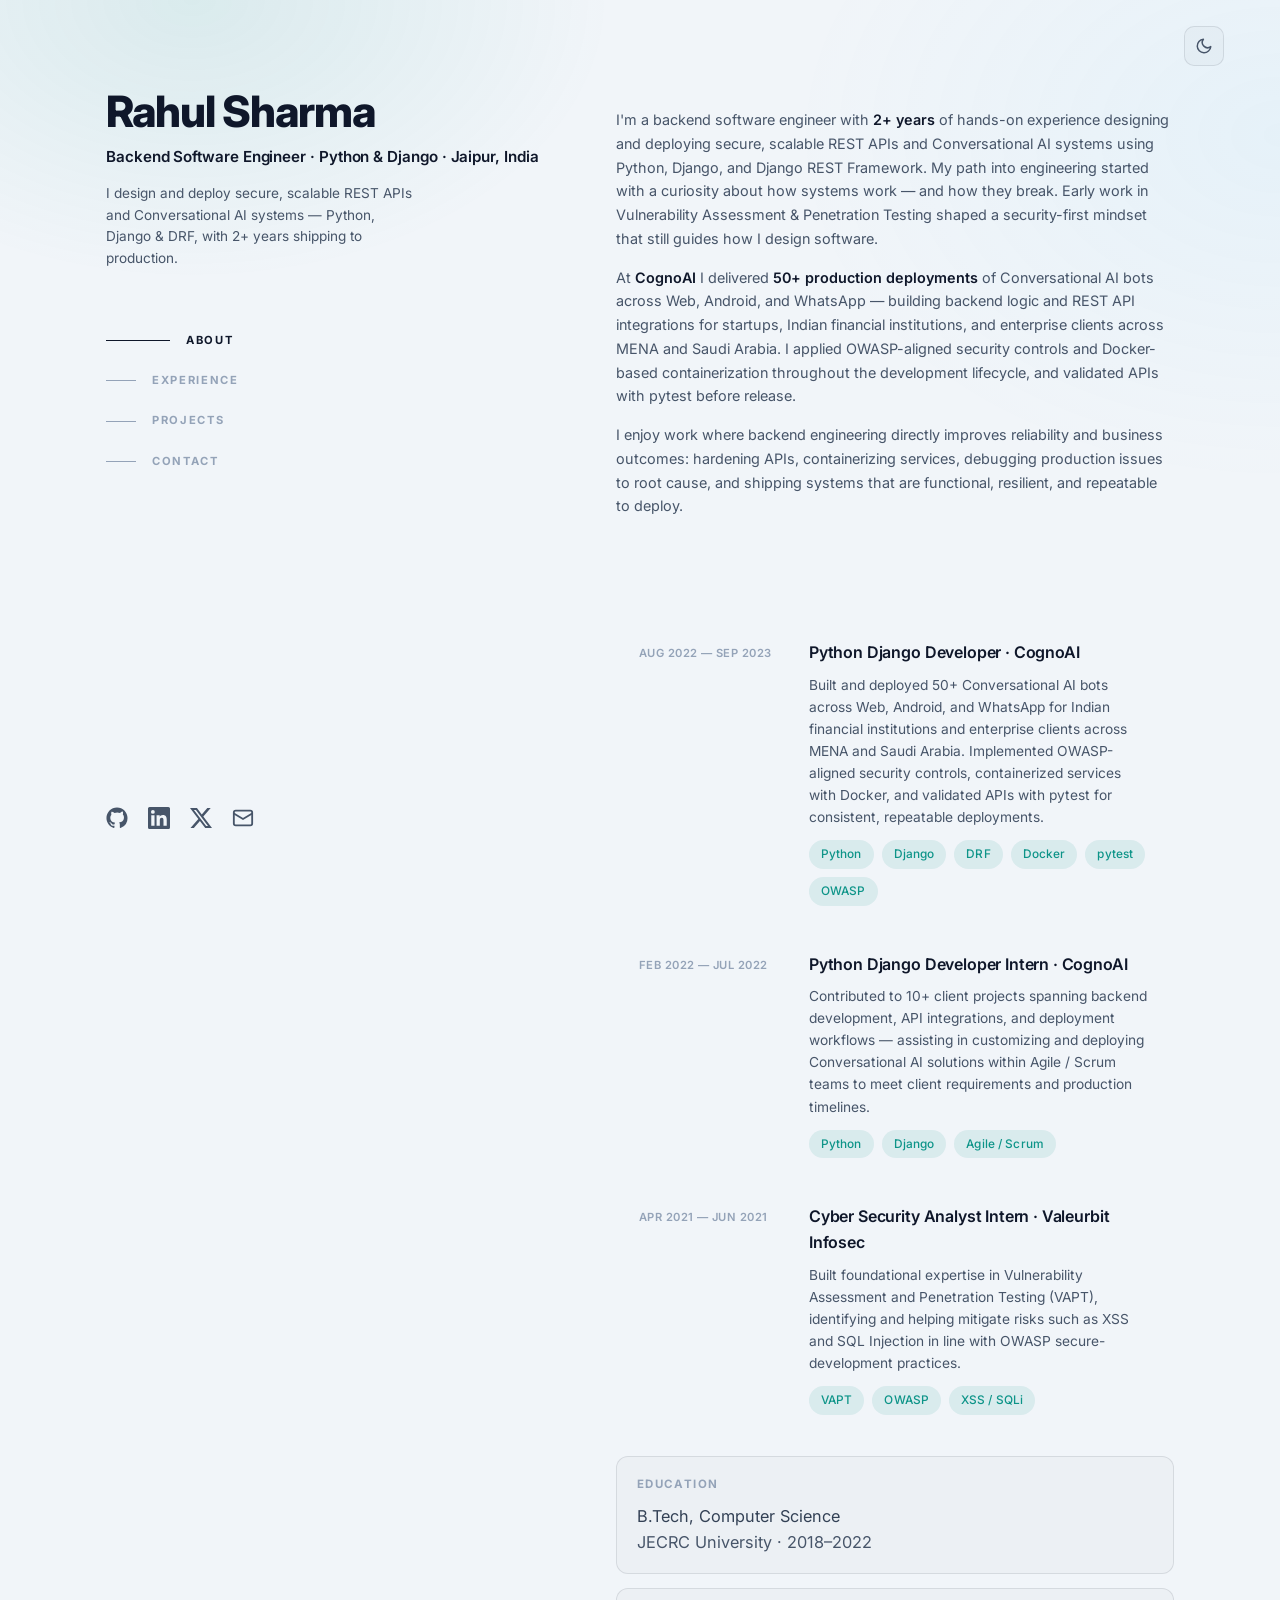
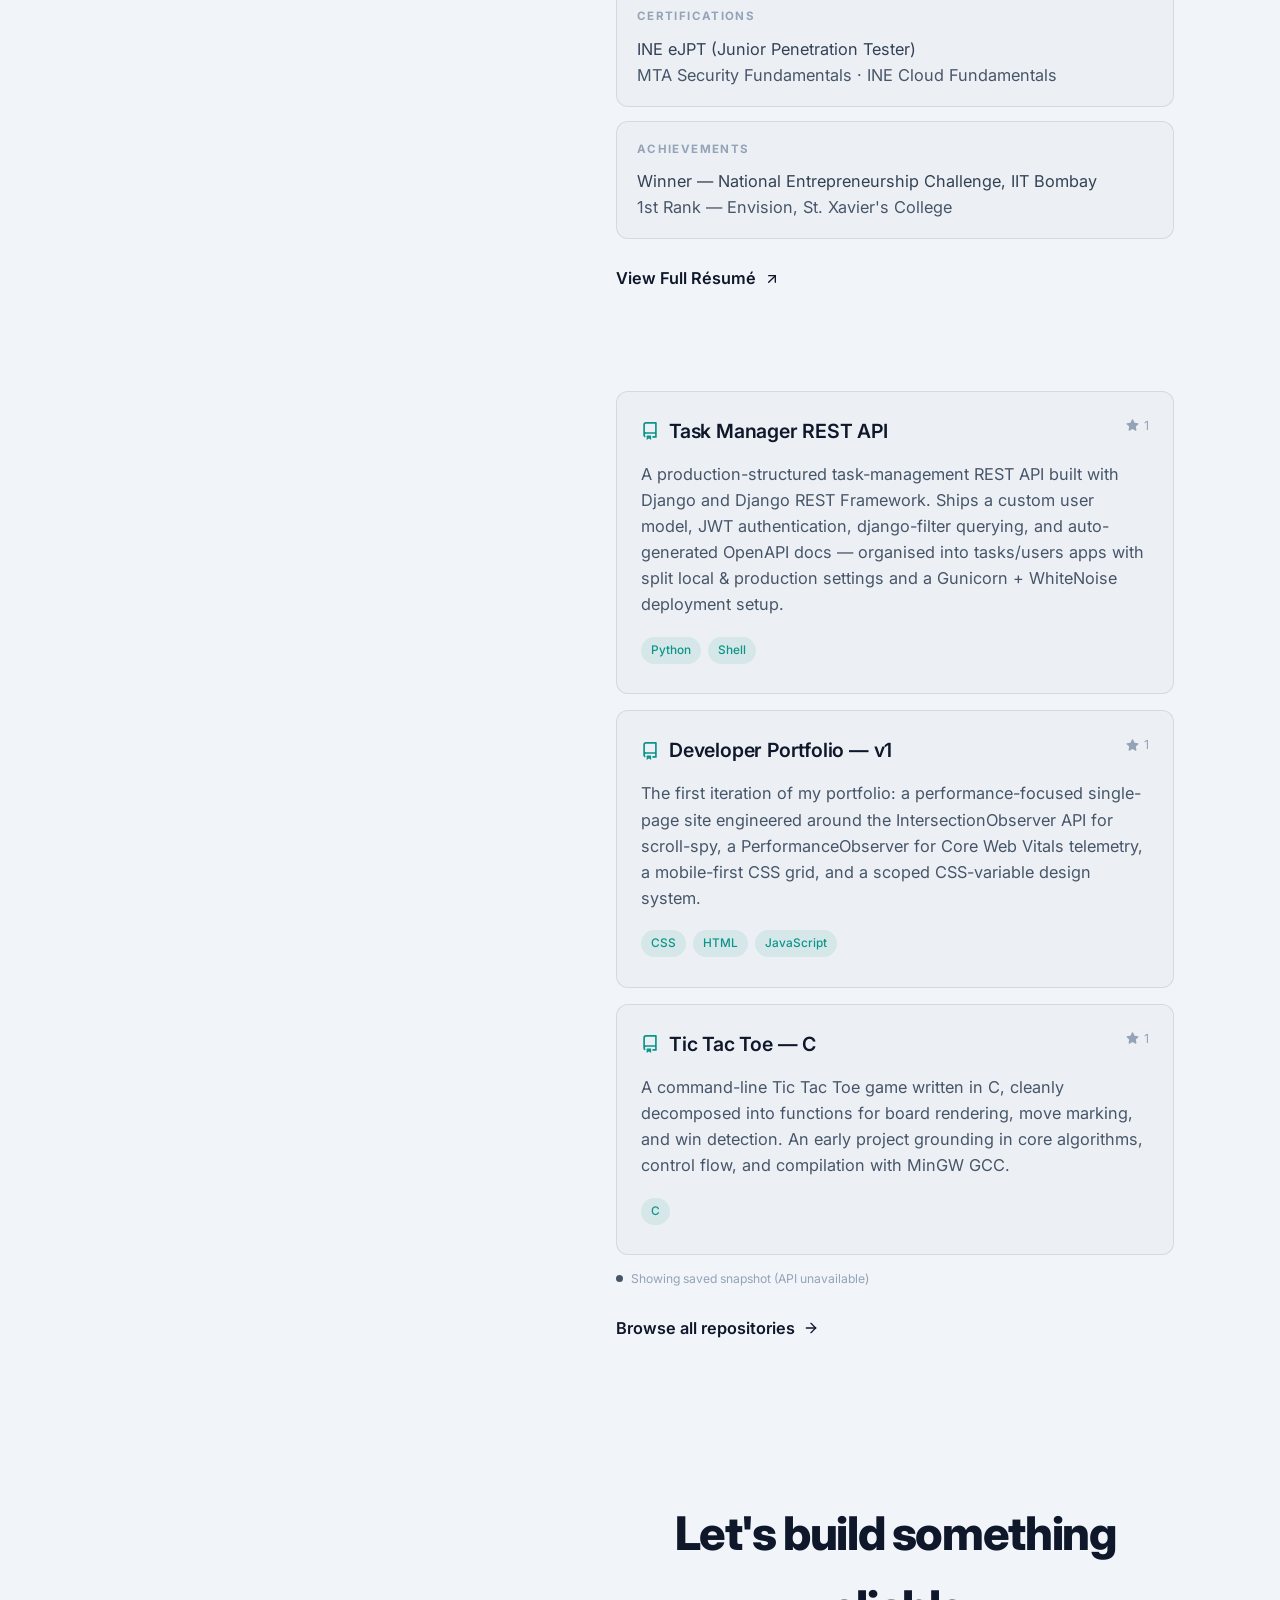
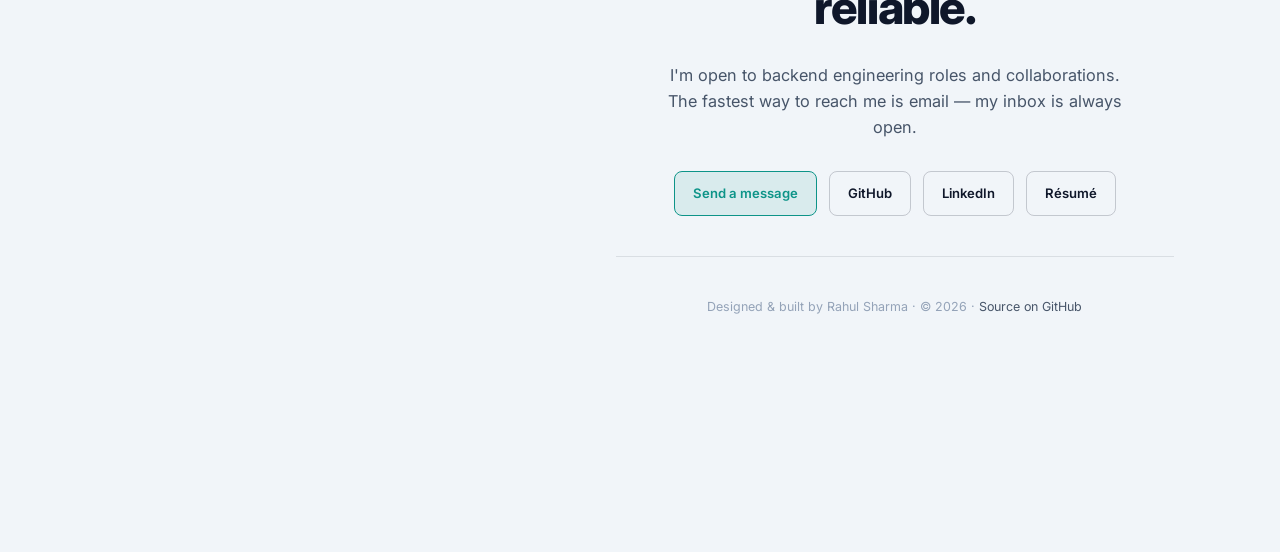
==== commit f40f9578: "v2 of my portfolio" ====
--- a/index.html
+++ b/index.html
@@ -1,92 +1,220 @@
-<!DOCTYPE html>
-<html lang="en">
-<head>
-    <meta charset="UTF-8">
-    <meta name="viewport" content="width=device-width, initial-scale=1.0">
-    <title>Rahul Sharma | Backend Software Engineer</title>
-    <link rel="stylesheet" href="css/style.css">
-    <link rel="icon" type="image/svg+xml" href="assets/favicon.svg" sizes="any" />
-    <link rel="icon" type="image/png" href="assets/favicon-96x96.png" sizes="96x96" />
-    <link rel="shortcut icon" href="assets/favicon.ico" />
-    <link rel="apple-touch-icon" sizes="180x180" href="assets/apple-touch-icon.png" />
-    <meta name="apple-mobile-web-app-title" content="RS" />
-    <link rel="manifest" href="assets/site.webmanifest" />
-</head>
-<body>
-
-    <div class="portfolio-container">
-
-        <!-- Left Sidebar (Sticky Sidebar on Desktop) -->
-        <aside class="left-sidebar">
-            <div class="sidebar-content">
-                <header class="logo-area">
-                    <a href="#hero-name" class="logo-link" aria-label="Scroll To Top">
-                        <svg class="hero-logo" fill="currentColor" viewBox="0 0 855.55 436.8" width="100" height="100" aria-label="Rahul Sharma Logo" xmlns="http://www.w3.org/2000/svg"><g id="S"><path d="M983.25,721.2q-48.6,0-85.8-17.4T839.25,654q-21-32.4-21-78V559.2h78V576q0,37.8,23.4,56.7t63.6,18.9q40.8,0,60.9-16.2t20.1-41.4q0-17.4-9.9-28.2t-28.8-17.7a369.74,369.74,0,0,0-45.9-12.9l-13.8-3q-43.2-9.6-74.1-24.3t-47.4-38.7q-16.51-24-16.5-62.4t18.3-65.7q18.3-27.3,51.6-42t78.3-14.7q45,0,80.1,15.3t55.2,45.6q20.1,30.3,20.1,75.9v18h-78v-18q0-24-9.3-38.7t-26.7-21.6Q1000,354,976.05,354q-36,0-53.1,13.5t-17.1,36.9q0,15.6,8.1,26.4t24.3,18q16.2,7.2,41.4,12.6l13.8,3q45,9.6,78.3,24.6t51.9,39.6q18.58,24.6,18.6,63t-19.5,67.5q-19.5,29.1-55.2,45.6T983.25,721.2Z" transform="translate(-504.45 -284.4)"/></g><g id="R"><path d="M504.45,712.8v-420h182.4q39.6,0,69,13.8t45.6,39q16.2,25.2,16.2,59.4v7.2q0,37.8-18,61.2a105.83,105.83,0,0,1-44.4,34.2v10.8q24,1.2,37.2,16.5t13.2,40.5V712.8h-79.2v-126q0-14.4-7.5-23.4t-24.9-9H583.65V712.8Zm79.2-230.4h94.8q28.2,0,44.1-15.3t15.9-40.5v-6q0-25.2-15.6-40.5t-44.4-15.3h-94.8Z" transform="translate(-504.45 -284.4)"/></g><g id="_"><path d="M1160,713V678h200v35Z" transform="translate(-504.45 -284.4)"/></g></svg>
-                    </a>
-                </header>
-                <nav class="main-nav">
-                    <ul>
-                        <li><a href="#about">About</a></li>
-                        <li><a href="https://github.com/rahulsharmar1?tab=repositories" target="_blank" rel="noopener noreferrer">Projects</a></li>
-                        <li><a href="mailto:rahulsharmar019@gmail.com">Contact</a></li>
-                        <li><a href="assets/Rahul_Sharma_Resume.pdf" target="_blank" rel="noopener noreferrer">Resume</a></li>
-                    </ul>
-                </nav>
-            </div>
-        </aside>
-
-        <!-- Right Side (Scrollable Content) -->
-        <div class="right-content-area">
-            <!-- Global header for the main column -->
-            <header class="hero-header">
-                <h1 id="hero-name" class="hero-name">Rahul Sharma</h1>
-                <h2 class="hero-role">Backend Software Engineer</h2>
-            </header>
-            <main class="main-content-area">
-                <section id="about" class="hero-section" aria-label="Biography">
-                    <div class="bio-summary">
-                        <p>✨ <u><strong>Backend Developer</strong></u> committed to building resilient, scalable, and secure intelligence-driven applications.</p>
-                        <p>I build backend systems that power real-world products with a strong focus on <strong>reliability</strong>, <strong>security</strong>, and <strong>performance</strong>. My journey into technology started with curiosity about how systems work and how they break. Early exposure to cybersecurity and <strong>Vulnerability Assessment & Penetration Testing (VAPT)</strong> shaped a security-first mindset that continues to influence how I design and develop software today.</p>
-                        <p>At <strong>CognoAI</strong>, I worked as a <strong>Python Django Developer</strong>, contributing to the customization and deployment of <strong>50+ cross-platform Conversational AI bots</strong> across <strong>Web, Android, and WhatsApp</strong>. Using <strong>Python, Django, REST APIs</strong>, and internal AI tooling, I worked on client-specific bot workflows, API integrations, backend logic, testing, and production deployments for startups, Indian financial institutions, and enterprise clients across the <strong>MENA</strong> region and <strong>Saudi Arabia</strong>.</p>
-                        <p>I also collaborated closely with product teams to troubleshoot production issues, improve deployment stability, and implement <strong>OWASP-aligned security controls</strong>, including input validation and secure session handling.</p>
-                        <p>I enjoy building systems that are not only functional, but also <strong>resilient</strong>, <strong>scalable</strong>, and production-ready where backend engineering directly improves user experience and business outcomes.</p>
-                    </div>
-                </section>
-                <!-- Projects Section (Placeholder for future project highlights)(Ready for dynamic population or static code) -->
-                <section id="projects" class="projects">
-                    <h3 class="visually-hidden">Featured Projects</h3>
-                </section>
-            </main>
-            <!-- Footer -->
-            <footer class="global-footer">
-                <p>&copy; 2026 Rahul Sharma.</p>
-                <ul class="social-links">
-                    <li class="social-links-li"><a href="mailto:rahulsharmar019@gmail.com" aria-label="Email Rahul">
-                        <svg class="social-icon" fill="currentColor" viewBox="0 0 16 16" width="24" height="24" xmlns="http://www.w3.org/2000/svg" >
-                            <path d="M2 2A2 2 0 0 0 .05 3.555L8 8.414l7.95-4.859A2 2 0 0 0 14 2zm-2 9.8V4.698l5.803 3.546zm6.761-2.97-6.57 4.026A2 2 0 0 0 2 14h6.256A4.5 4.5 0 0 1 8 12.5a4.49 4.49 0 0 1 1.606-3.446l-.367-.225L8 9.586zM16 9.671V4.697l-5.803 3.546.338.208A4.5 4.5 0 0 1 12.5 8c1.414 0 2.675.652 3.5 1.671"/>
-                            <path d="M15.834 12.244c0 1.168-.577 2.025-1.587 2.025-.503 0-1.002-.228-1.12-.648h-.043c-.118.416-.543.643-1.015.643-.77 0-1.259-.542-1.259-1.434v-.529c0-.844.481-1.4 1.26-1.4.585 0 .87.333.953.63h.03v-.568h.905v2.19c0 .272.18.42.411.42.315 0 .639-.415.639-1.39v-.118c0-1.277-.95-2.326-2.484-2.326h-.04c-1.582 0-2.64 1.067-2.64 2.724v.157c0 1.867 1.237 2.654 2.57 2.654h.045c.507 0 .935-.07 1.18-.18v.731c-.219.1-.643.175-1.237.175h-.044C10.438 16 9 14.82 9 12.646v-.214C9 10.36 10.421 9 12.485 9h.035c2.12 0 3.314 1.43 3.314 3.034zm-4.04.21v.227c0 .586.227.8.581.8.31 0 .564-.17.564-.743v-.367c0-.516-.275-.708-.572-.708-.346 0-.573.245-.573.791"/>
-                        </svg>
-                    </a></li>
-                    <li class="social-links-li"><a href="https://www.linkedin.com/in/rahulsharmar1/" target="_blank" rel="noopener noreferrer" aria-label="LinkedIn Profile">
-                        <svg class="social-icon" fill="currentColor" viewBox="0 0 16 16" width="24" height="24" xmlns="http://www.w3.org/2000/svg">
-                            <path d="M0 1.146C0 .513.526 0 1.175 0h13.65C15.474 0 16 .513 16 1.146v13.708c0 .633-.526 1.146-1.175 1.146H1.175C.526 16 0 15.487 0 14.854zm4.943 12.248V6.169H2.542v7.225zm-1.2-8.212c.837 0 1.358-.554 1.358-1.248-.015-.709-.52-1.248-1.342-1.248S2.4 3.226 2.4 3.934c0 .694.521 1.248 1.327 1.248zm4.908 8.212V9.359c0-.216.016-.432.08-.586.173-.431.568-.878 1.232-.878.869 0 1.216.662 1.216 1.634v3.865h2.401V9.25c0-2.22-1.184-3.252-2.764-3.252-1.274 0-1.845.7-2.165 1.193v.025h-.016l.016-.025V6.169h-2.4c.03.678 0 7.225 0 7.225z"/>
-                        </svg>
-                    </a></li>
-                    <li class="social-links-li"><a href="https://github.com/rahulsharmar1" target="_blank" rel="noopener noreferrer" aria-label="GitHub Profile">
-                        <svg class="social-icon" fill="currentColor" viewBox="0 0 16 16" width="24" height="24" xmlns="http://www.w3.org/2000/svg">
-                            <path d="M8 0C3.58 0 0 3.58 0 8c0 3.54 2.29 6.53 5.47 7.59.4.07.55-.17.55-.38 0-.19-.01-.82-.01-1.49-2.01.37-2.53-.49-2.69-.94-.09-.23-.48-.94-.82-1.13-.28-.15-.68-.52-.01-.53.63-.01 1.08.58 1.23.82.72 1.21 1.87.87 2.33.66.07-.52.28-.87.51-1.07-1.78-.2-3.64-.89-3.64-3.95 0-.87.31-1.59.82-2.15-.08-.2-.36-1.02.08-2.12 0 0 .67-.21 2.2.82.64-.18 1.32-.27 2-.27s1.36.09 2 .27c1.53-1.04 2.2-.82 2.2-.82.44 1.1.16 1.92.08 2.12.51.56.82 1.27.82 2.15 0 3.07-1.87 3.75-3.65 3.95.29.25.54.73.54 1.48 0 1.07-.01 1.93-.01 2.2 0 .21.15.46.55.38A8.01 8.01 0 0 0 16 8c0-4.42-3.58-8-8-8"/>
-                        </svg>
-                    </a></li>
-                    <li class="social-links-li"><a href="https://x.com/rahulwarlock007" target="_blank" rel="noopener noreferrer" aria-label="X Profile">
-                        <svg class="social-icon" fill="currentColor" viewBox="0 0 16 16" width="24" height="24" xmlns="http://www.w3.org/2000/svg">
-                            <path d="M12.6.75h2.454l-5.36 6.142L16 15.25h-4.937l-3.867-5.07-4.425 5.07H.316l5.733-6.57L0 .75h5.063l3.495 4.633L12.601.75Zm-.86 13.028h1.36L4.323 2.145H2.865z"/>
-                        </svg>
-                    </a></li>
-                </ul>
-            </footer>
-        </div>
-    </div>
-
-    <script src="js/script.js" defer></script>
-</body>
-</html>
+<!DOCTYPE html>
+<html lang="en" data-theme="dark">
+<head>
+  <meta charset="UTF-8" />
+  <meta name="viewport" content="width=device-width, initial-scale=1" />
+  <title>Rahul Sharma — Backend Software Engineer</title>
+  <meta name="description" content="Rahul Sharma is a backend software engineer specializing in Python, Django, and secure, high-volume REST APIs. Building resilient, scalable, production-ready systems." />
+  <meta name="author" content="Rahul Sharma" />
+  <meta name="theme-color" content="#0f172a" />
+  <link rel="canonical" href="https://rahulsharmar1.github.io/" />
+
+  <!-- Open Graph / Twitter -->
+  <meta property="og:type" content="website" />
+  <meta property="og:title" content="Rahul Sharma — Backend Software Engineer" />
+  <meta property="og:description" content="Backend engineer focused on Python & Django — high-volume REST APIs, real-time bot workflows, and OWASP-aligned security in production." />
+  <meta property="og:url" content="https://rahulsharmar1.github.io/" />
+  <meta property="og:image" content="https://avatars.githubusercontent.com/u/43758041?v=4" />
+  <meta name="twitter:card" content="summary" />
+  <meta name="twitter:title" content="Rahul Sharma — Backend Software Engineer" />
+  <meta name="twitter:description" content="Backend engineer focused on Python & Django — high-volume REST APIs and OWASP-aligned security." />
+  <meta name="twitter:image" content="https://avatars.githubusercontent.com/u/43758041?v=4" />
+
+  <link rel="icon" href="data:image/svg+xml,<svg xmlns='http://www.w3.org/2000/svg' viewBox='0 0 100 100'><rect width='100' height='100' rx='22' fill='%230f172a'/><text x='50' y='70' font-size='60' font-weight='800' font-family='Inter,Arial,sans-serif' fill='%235eead4' text-anchor='middle'>R</text></svg>" />
+
+  <!-- Fonts: Inter (matches reference), async & non-blocking -->
+  <link rel="preconnect" href="https://fonts.googleapis.com" />
+  <link rel="preconnect" href="https://fonts.gstatic.com" crossorigin />
+  <link rel="stylesheet" media="print" onload="this.media='all'" href="https://fonts.googleapis.com/css2?family=Inter:wght@400;500;600;700;800&display=swap" />
+  <noscript><link rel="stylesheet" href="https://fonts.googleapis.com/css2?family=Inter:wght@400;500;600;700;800&display=swap" /></noscript>
+
+  <link rel="stylesheet" href="css/styles.css?v=3" />
+
+  <!-- Prevent theme flash -->
+  <script>
+    (() => { try { const p = localStorage.getItem("rs-theme") || "system";
+      const d = p === "system" ? matchMedia("(prefers-color-scheme: dark)").matches : p === "dark";
+      document.documentElement.setAttribute("data-theme", d ? "dark" : "light"); } catch {} })();
+  </script>
+
+  <!-- Structured data -->
+  <script type="application/ld+json">
+  {
+    "@context": "https://schema.org", "@type": "Person",
+    "name": "Rahul Sharma", "jobTitle": "Backend Software Engineer",
+    "url": "https://rahulsharmar1.github.io/", "address": { "@type": "PostalAddress", "addressCountry": "India" },
+    "sameAs": ["https://github.com/rahulsharmar1", "https://www.linkedin.com/in/rahulsharmar1/", "https://twitter.com/rahulwarlock007"],
+    "knowsAbout": ["Python", "Django", "REST APIs", "PostgreSQL", "Backend Engineering", "Application Security"]
+  }
+  </script>
+</head>
+<body>
+  <a class="skip-link" href="#about">Skip to content</a>
+
+  <!-- Mobile top bar -->
+  <div class="topbar">
+    <a class="brand" href="#top">Rahul Sharma</a>
+    <div class="topbar-actions">
+      <button class="icon-btn theme-toggle" data-theme-toggle aria-label="Toggle theme">
+        <svg class="sun" viewBox="0 0 24 24" fill="none" stroke="currentColor" stroke-width="2" stroke-linecap="round"><circle cx="12" cy="12" r="4"/><path d="M12 2v2M12 20v2M4.9 4.9l1.4 1.4M17.7 17.7l1.4 1.4M2 12h2M20 12h2M4.9 19.1l1.4-1.4M17.7 6.3l1.4-1.4"/></svg>
+        <svg class="moon" viewBox="0 0 24 24" fill="none" stroke="currentColor" stroke-width="2" stroke-linecap="round" stroke-linejoin="round"><path d="M21 12.8A9 9 0 1 1 11.2 3a7 7 0 0 0 9.8 9.8Z"/></svg>
+      </button>
+      <button class="icon-btn menu-btn" data-menu-open aria-label="Open menu">
+        <svg viewBox="0 0 24 24" fill="none" stroke="currentColor" stroke-width="2" stroke-linecap="round"><path d="M4 7h16M4 12h16M4 17h16"/></svg>
+      </button>
+    </div>
+  </div>
+
+  <!-- Mobile menu overlay -->
+  <nav class="mobile-menu" id="mobileMenu" aria-label="Mobile">
+    <button class="icon-btn close-x" data-menu-close aria-label="Close menu">
+      <svg viewBox="0 0 24 24" fill="none" stroke="currentColor" stroke-width="2" stroke-linecap="round"><path d="M18 6 6 18M6 6l12 12"/></svg>
+    </button>
+    <a href="#about">About</a>
+    <a href="#experience">Experience</a>
+    <a href="#projects">Projects</a>
+    <a href="#contact">Contact</a>
+  </nav>
+
+  <div class="wrap shell" id="top">
+    <!-- ============ LEFT / HERO ============ -->
+    <header class="col-left">
+      <div>
+        <h1 class="hero-name">Rahul <em>Sharma</em></h1>
+        <p class="hero-role">Backend Software Engineer · Python &amp; Django · Jaipur, India</p>
+        <p class="hero-tagline">I design and deploy secure, scalable REST APIs and Conversational AI systems — Python, Django &amp; DRF, with 2+ years shipping to production.</p>
+
+        <nav class="dot-nav" aria-label="Primary">
+          <ul>
+            <li><a href="#about" data-nav="about"><span class="bar"></span>About</a></li>
+            <li><a href="#experience" data-nav="experience"><span class="bar"></span>Experience</a></li>
+            <li><a href="#projects" data-nav="projects"><span class="bar"></span>Projects</a></li>
+            <li><a href="#contact" data-nav="contact"><span class="bar"></span>Contact</a></li>
+          </ul>
+        </nav>
+
+      </div>
+
+      <div>
+        <div class="socials">
+          <a href="https://github.com/rahulsharmar1" target="_blank" rel="noopener" aria-label="GitHub">
+            <svg viewBox="0 0 24 24" fill="currentColor"><path d="M12 .5C5.7.5.5 5.7.5 12c0 5.1 3.3 9.4 7.9 10.9.6.1.8-.2.8-.5v-2c-3.2.7-3.9-1.4-3.9-1.4-.5-1.3-1.3-1.7-1.3-1.7-1-.7.1-.7.1-.7 1.2.1 1.8 1.2 1.8 1.2 1 1.8 2.8 1.3 3.4 1 .1-.8.4-1.3.7-1.6-2.6-.3-5.3-1.3-5.3-5.7 0-1.3.4-2.3 1.2-3.1-.1-.3-.5-1.5.1-3.1 0 0 1-.3 3.3 1.2a11.5 11.5 0 0 1 6 0C17.3 4.6 18.3 5 18.3 5c.6 1.6.2 2.8.1 3.1.8.8 1.2 1.8 1.2 3.1 0 4.4-2.7 5.4-5.3 5.7.4.4.8 1.1.8 2.2v3.3c0 .3.2.6.8.5A11.5 11.5 0 0 0 23.5 12C23.5 5.7 18.3.5 12 .5Z"/></svg>
+          </a>
+          <a href="https://www.linkedin.com/in/rahulsharmar1/" target="_blank" rel="noopener" aria-label="LinkedIn">
+            <svg viewBox="0 0 24 24" fill="currentColor"><path d="M20.45 20.45h-3.56v-5.57c0-1.33 0-3.04-1.85-3.04s-2.14 1.45-2.14 2.94v5.67H9.35V9h3.41v1.56h.05c.48-.9 1.64-1.85 3.37-1.85 3.6 0 4.27 2.37 4.27 5.46v6.28ZM5.34 7.43a2.07 2.07 0 1 1 0-4.14 2.07 2.07 0 0 1 0 4.14ZM7.12 20.45H3.56V9h3.56v11.45ZM22.22 0H1.77C.8 0 0 .78 0 1.75v20.5C0 23.2.8 24 1.77 24h20.45c.98 0 1.78-.8 1.78-1.75V1.75C24 .78 23.2 0 22.22 0Z"/></svg>
+          </a>
+          <a href="https://twitter.com/rahulwarlock007" target="_blank" rel="noopener" aria-label="X / Twitter">
+            <svg viewBox="0 0 24 24" fill="currentColor"><path d="M18.9 1.15h3.68l-8.04 9.19L24 22.85h-7.4l-5.8-7.58-6.63 7.58H.49l8.6-9.83L0 1.15h7.59l5.24 6.93 6.07-6.93Zm-1.29 19.5h2.04L6.48 3.24H4.29L17.61 20.65Z"/></svg>
+          </a>
+          <a href="mailto:rahulsharmar019@gmail.com" aria-label="Email">
+            <svg viewBox="0 0 24 24" fill="none" stroke="currentColor" stroke-width="2"><rect x="2" y="4" width="20" height="16" rx="2"/><path d="m2 7 10 6 10-6"/></svg>
+          </a>
+        </div>
+      </div>
+    </header>
+
+    <!-- ============ RIGHT / CONTENT ============ -->
+    <main class="col-right" id="content">
+      <!-- ABOUT -->
+      <section class="section" id="about" aria-label="About">
+        <div class="section-label">About</div>
+        <div class="prose" data-reveal>
+          <p>I'm a backend software engineer with <strong>2+ years</strong> of hands-on experience designing and deploying secure, scalable REST APIs and Conversational AI systems using Python, Django, and Django REST Framework. My path into engineering started with a curiosity about how systems work — and how they break. Early work in Vulnerability Assessment &amp; Penetration Testing shaped a security-first mindset that still guides how I design software.</p>
+          <p>At <strong>CognoAI</strong> I delivered <strong>50+ production deployments</strong> of Conversational AI bots across Web, Android, and WhatsApp — building backend logic and REST API integrations for startups, Indian financial institutions, and enterprise clients across MENA and Saudi Arabia. I applied OWASP-aligned security controls and Docker-based containerization throughout the development lifecycle, and validated APIs with pytest before release.</p>
+          <p>I enjoy work where backend engineering directly improves reliability and business outcomes: hardening APIs, containerizing services, debugging production issues to root cause, and shipping systems that are functional, resilient, and repeatable to deploy.</p>
+        </div>
+      </section>
+
+      <!-- EXPERIENCE -->
+      <section class="section" id="experience" aria-label="Experience">
+        <div class="section-label">Experience</div>
+        <div class="xp-item" data-reveal>
+          <div class="xp-period">Aug 2022 — Sep 2023</div>
+          <div class="xp-body">
+            <h3 class="xp-role">Python Django Developer <span class="at">· CognoAI</span></h3>
+            <p class="xp-summary">Built and deployed 50+ Conversational AI bots across Web, Android, and WhatsApp for Indian financial institutions and enterprise clients across MENA and Saudi Arabia. Implemented OWASP-aligned security controls, containerized services with Docker, and validated APIs with pytest for consistent, repeatable deployments.</p>
+            <div class="chips">
+              <span class="chip">Python</span><span class="chip">Django</span><span class="chip">DRF</span><span class="chip">Docker</span><span class="chip">pytest</span><span class="chip">OWASP</span>
+            </div>
+          </div>
+        </div>
+        <div class="xp-item" data-reveal>
+          <div class="xp-period">Feb 2022 — Jul 2022</div>
+          <div class="xp-body">
+            <h3 class="xp-role">Python Django Developer Intern <span class="at">· CognoAI</span></h3>
+            <p class="xp-summary">Contributed to 10+ client projects spanning backend development, API integrations, and deployment workflows — assisting in customizing and deploying Conversational AI solutions within Agile / Scrum teams to meet client requirements and production timelines.</p>
+            <div class="chips">
+              <span class="chip">Python</span><span class="chip">Django</span><span class="chip">Agile / Scrum</span>
+            </div>
+          </div>
+        </div>
+        <div class="xp-item" data-reveal>
+          <div class="xp-period">Apr 2021 — Jun 2021</div>
+          <div class="xp-body">
+            <h3 class="xp-role">Cyber Security Analyst Intern <span class="at">· Valeurbit Infosec</span></h3>
+            <p class="xp-summary">Built foundational expertise in Vulnerability Assessment and Penetration Testing (VAPT), identifying and helping mitigate risks such as XSS and SQL Injection in line with OWASP secure-development practices.</p>
+            <div class="chips">
+              <span class="chip">VAPT</span><span class="chip">OWASP</span><span class="chip">XSS / SQLi</span>
+            </div>
+          </div>
+        </div>
+        <div class="meta-strip">
+          <div class="meta-card" data-reveal>
+            <h4>Education</h4>
+            <p>B.Tech, Computer Science</p>
+            <p style="color:var(--muted)">JECRC University · 2018–2022</p>
+          </div>
+          <div class="meta-card" data-reveal>
+            <h4>Certifications</h4>
+            <p>INE eJPT (Junior Penetration Tester)</p>
+            <p style="color:var(--muted)">MTA Security Fundamentals · INE Cloud Fundamentals</p>
+          </div>
+          <div class="meta-card" data-reveal>
+            <h4>Achievements</h4>
+            <p>Winner — National Entrepreneurship Challenge, IIT Bombay</p>
+            <p style="color:var(--muted)">1st Rank — Envision, St. Xavier's College</p>
+          </div>
+        </div>
+        <div class="view-all-row" data-reveal>
+          <a class="text-link" href="assets/Rahul_Sharma_Resume.pdf" target="_blank" rel="noopener">View Full Résumé <svg viewBox="0 0 24 24" fill="none" stroke="currentColor" stroke-width="2" stroke-linecap="round" stroke-linejoin="round"><path d="M7 7h10v10"/><path d="M7 17 17 7"/></svg></a>
+        </div>
+      </section>
+
+      <!-- PROJECTS -->
+      <section class="section" id="projects" aria-label="Projects">
+        <div class="section-label">Projects</div>
+        <div class="proj-grid" id="projectGrid" aria-live="polite">
+          <div class="skeleton"></div><div class="skeleton"></div><div class="skeleton"></div>
+        </div>
+        <div id="dataNotice" class="notice"></div>
+        <div class="view-all-row" data-reveal>
+          <a class="text-link" href="archive.html">Browse all repositories <svg viewBox="0 0 24 24" fill="none" stroke="currentColor" stroke-width="2" stroke-linecap="round" stroke-linejoin="round"><path d="M5 12h14"/><path d="m12 5 7 7-7 7"/></svg></a>
+        </div>
+      </section>
+
+      <!-- CONTACT -->
+      <section class="section" id="contact" aria-label="Contact">
+        <div class="section-label">Contact</div>
+        <div class="contact">
+          <h2 data-reveal>Let's build something reliable.</h2>
+          <p data-reveal data-reveal-delay="1">I'm open to backend engineering roles and collaborations. The fastest way to reach me is email — my inbox is always open.</p>
+          <div class="cta-row" style="justify-content:center" data-reveal data-reveal-delay="2">
+            <a class="btn btn-primary" href="mailto:rahulsharmar019@gmail.com">Send a message</a>
+            <a class="btn" href="https://github.com/rahulsharmar1" target="_blank" rel="noopener">GitHub</a>
+            <a class="btn" href="https://www.linkedin.com/in/rahulsharmar1/" target="_blank" rel="noopener">LinkedIn</a>
+            <a class="btn" href="assets/Rahul_Sharma_Resume.pdf" target="_blank" rel="noopener" download>Résumé</a>
+          </div>
+        </div>
+        <footer>
+          <p>Designed &amp; built by Rahul Sharma · © <span data-year></span> · <a href="https://github.com/rahulsharmar1" target="_blank" rel="noopener">Source on GitHub</a></p>
+        </footer>
+      </section>
+    </main>
+  </div>
+
+  <div class="copied-toast" id="toast" role="status" aria-live="polite"></div>
+
+  <script src="js/main.js?v=3" defer></script>
+  <script src="js/github.js?v=3" defer></script>
+</body>
+</html>
--- a/css/styles.css
+++ b/css/styles.css
@@ -0,0 +1,464 @@
+/* ============================================================
+   Rahul Sharma — Portfolio
+   Styled after Brittany Chiang: Inter typography, slate/navy
+   dark theme, teal accent.
+   ============================================================ */
+
+:root {
+  /* Type — Inter throughout, mono only for code */
+  --font-sans: "Inter", -apple-system, BlinkMacSystemFont, "Segoe UI", Roboto, "Helvetica Neue", Arial, sans-serif;
+  --font-mono: ui-monospace, SFMono-Regular, "SF Mono", Menlo, Consolas, monospace;
+
+  /* Fluid scale */
+  --step--1: clamp(0.75rem, 0.72rem + 0.15vw, 0.82rem);
+  --step-0:  clamp(0.95rem, 0.92rem + 0.2vw, 1.02rem);
+  --step-1:  clamp(1.05rem, 0.98rem + 0.35vw, 1.22rem);
+  --step-2:  clamp(1.3rem, 1.12rem + 0.8vw, 1.7rem);
+  --step-3:  clamp(1.8rem, 1.4rem + 2vw, 2.9rem);
+  --step-4:  clamp(2.4rem, 1.8rem + 3.4vw, 4rem);
+
+  --maxw: 1180px;
+  --radius: 12px;
+  --radius-sm: 8px;
+  --ease: cubic-bezier(0.22, 1, 0.36, 1);
+  --dur: 0.35s;
+}
+
+/* ---- Dark (default) — Brittany slate/navy ---- */
+:root, :root[data-theme="dark"] {
+  --bg: #0f172a;           /* slate-900 */
+  --bg-2: #131c31;
+  --bg-glass: rgba(15, 23, 42, 0.7);
+  --surface: rgba(148, 163, 184, 0.03);
+  --surface-hover: rgba(148, 163, 184, 0.06);
+  --text: #94a3b8;         /* slate-400 */
+  --text-strong: #e2e8f0;  /* slate-200 */
+  --text-mid: #cbd5e1;     /* slate-300 */
+  --muted: #94a3b8;        /* slate-400 */
+  --faint: #64748b;        /* slate-500 */
+  --border: rgba(148, 163, 184, 0.12);
+  --border-strong: rgba(148, 163, 184, 0.28);
+  --accent: #5eead4;       /* teal-300 */
+  --accent-2: #2dd4bf;     /* teal-400 */
+  --accent-soft: rgba(45, 212, 191, 0.1);
+  --accent-line: rgba(94, 234, 212, 0.4);
+  --shadow: 0 24px 60px -20px rgba(2, 6, 23, 0.7);
+  --node: rgba(94, 234, 212, 0.9);
+  --node-dim: rgba(148, 163, 184, 0.3);
+  --card-hover: rgba(30, 41, 59, 0.5);
+  color-scheme: dark;
+}
+
+/* ---- Light — light slate complement ---- */
+:root[data-theme="light"] {
+  --bg: #f1f5f9;           /* slate-100 */
+  --bg-2: #ffffff;
+  --bg-glass: rgba(241, 245, 249, 0.75);
+  --surface: rgba(15, 23, 42, 0.02);
+  --surface-hover: rgba(15, 23, 42, 0.05);
+  --text: #475569;         /* slate-600 */
+  --text-strong: #0f172a;  /* slate-900 */
+  --text-mid: #334155;     /* slate-700 */
+  --muted: #475569;
+  --faint: #94a3b8;
+  --border: rgba(15, 23, 42, 0.1);
+  --border-strong: rgba(15, 23, 42, 0.2);
+  --accent: #0d9488;       /* teal-600 */
+  --accent-2: #0f766e;     /* teal-700 */
+  --accent-soft: rgba(13, 148, 136, 0.1);
+  --accent-line: rgba(13, 148, 136, 0.32);
+  --shadow: 0 24px 60px -24px rgba(15, 23, 42, 0.2);
+  --node: rgba(13, 148, 136, 0.85);
+  --node-dim: rgba(71, 85, 105, 0.25);
+  --card-hover: rgba(226, 232, 240, 0.6);
+  color-scheme: light;
+}
+
+* { box-sizing: border-box; margin: 0; padding: 0; }
+
+html { scroll-behavior: smooth; -webkit-text-size-adjust: 100%; overflow-x: clip; }
+@media (prefers-reduced-motion: reduce) {
+  html { scroll-behavior: auto; }
+  *, *::before, *::after { animation-duration: 0.001ms !important; transition-duration: 0.001ms !important; scroll-behavior: auto !important; }
+}
+
+body {
+  font-family: var(--font-sans);
+  font-size: var(--step-0);
+  line-height: 1.6;
+  color: var(--text);
+  background: var(--bg);
+  -webkit-font-smoothing: antialiased;
+  text-rendering: optimizeLegibility;
+  transition: background var(--dur) var(--ease), color var(--dur) var(--ease);
+}
+
+/* Ambient background glow — teal/navy */
+body::before {
+  content: "";
+  position: fixed;
+  inset: 0;
+  pointer-events: none;
+  z-index: 0;
+  background:
+    radial-gradient(600px 400px at 15% 0%, var(--accent-soft), transparent 70%),
+    radial-gradient(700px 500px at 100% 15%, rgba(56, 189, 248, 0.06), transparent 70%);
+}
+
+a { color: inherit; text-decoration: none; }
+img { max-width: 100%; display: block; }
+::selection { background: var(--accent); color: #0f172a; }
+
+:focus-visible { outline: 2px solid var(--accent); outline-offset: 3px; border-radius: 4px; }
+
+.skip-link {
+  position: absolute; left: 12px; top: -60px;
+  background: var(--accent); color: #0f172a; padding: 10px 16px;
+  border-radius: 8px; font-weight: 600; z-index: 200;
+  transition: top 0.2s var(--ease);
+}
+.skip-link:focus { top: 12px; }
+
+.wrap { max-width: var(--maxw); margin: 0 auto; padding: 0 clamp(20px, 5vw, 56px); position: relative; z-index: 1; }
+
+/* ============================================================ LAYOUT */
+.shell { display: block; }
+
+@media (min-width: 1024px) {
+  .shell { display: grid; grid-template-columns: minmax(340px, 44%) 1fr; gap: 40px; }
+  .col-left { position: sticky; top: 0; height: 100vh; display: flex; flex-direction: column; justify-content: space-between; padding: 88px 0 64px; }
+  .col-right { padding: 108px 0 96px; }
+}
+
+/* ============================================================ HERO / LEFT */
+.hero-eyebrow {
+  font-size: var(--step--1);
+  font-weight: 600;
+  letter-spacing: 0.18em;
+  text-transform: uppercase;
+  color: var(--accent);
+  display: inline-flex; align-items: center; gap: 10px;
+  margin-bottom: 22px;
+}
+.hero-eyebrow::before { content: ""; width: 28px; height: 1px; background: var(--accent-line); }
+
+.hero-name {
+  font-weight: 800;
+  font-size: clamp(1.8rem, 1.5rem + 1.6vw, 2.7rem);
+  line-height: 1.08;
+  letter-spacing: -0.03em;
+  color: var(--text-strong);
+}
+.hero-name em { font-style: normal; color: var(--text-strong); }
+
+.hero-role {
+  font-size: 0.95rem;
+  color: var(--text-strong);
+  font-weight: 600;
+  margin-top: 10px;
+  letter-spacing: -0.005em;
+}
+.hero-tagline {
+  color: var(--muted);
+  max-width: 34ch;
+  margin-top: 14px;
+  font-size: 0.85rem;
+  line-height: 1.6;
+}
+
+/* Left nav (desktop) */
+.dot-nav { margin-top: 52px; display: none; }
+@media (min-width: 1024px) { .dot-nav { display: block; } }
+.dot-nav ul { list-style: none; }
+.dot-nav li { margin: 4px 0; }
+.dot-nav a {
+  display: inline-flex; align-items: center; gap: 16px;
+  font-size: 0.7rem;
+  font-weight: 700;
+  letter-spacing: 0.15em;
+  text-transform: uppercase;
+  color: var(--faint);
+  padding: 9px 0;
+  transition: color 0.25s var(--ease);
+}
+.dot-nav a .bar { width: 30px; height: 1px; background: var(--faint); transition: all 0.25s var(--ease); }
+.dot-nav a:hover, .dot-nav a:focus-visible { color: var(--text-strong); }
+.dot-nav a:hover .bar { width: 56px; background: var(--text-strong); }
+.dot-nav a.active { color: var(--text-strong); }
+.dot-nav a.active .bar { width: 64px; background: var(--text-strong); }
+
+/* Socials */
+.socials { display: flex; gap: 20px; margin-top: 40px; }
+.socials a { color: var(--muted); transition: color 0.2s var(--ease), transform 0.2s var(--ease); }
+.socials a:hover { color: var(--text-strong); transform: translateY(-3px); }
+.socials svg { width: 22px; height: 22px; }
+
+/* CTA buttons */
+.cta-row { display: flex; flex-wrap: wrap; gap: 12px; margin-top: 28px; }
+.btn {
+  display: inline-flex; align-items: center; gap: 9px;
+  font-size: var(--step--1); font-weight: 600;
+  padding: 11px 18px; border-radius: var(--radius-sm);
+  border: 1px solid var(--border-strong);
+  background: transparent; color: var(--text-strong);
+  cursor: pointer;
+  transition: all 0.25s var(--ease);
+}
+.btn svg { width: 16px; height: 16px; }
+.btn:hover { border-color: var(--accent); background: var(--accent-soft); transform: translateY(-2px); }
+.btn-primary { background: var(--accent-soft); color: var(--accent); border-color: var(--accent); }
+.btn-primary:hover { background: var(--accent); color: #0f172a; border-color: var(--accent); }
+
+/* 3D node canvas */
+.node-stage { margin-top: 34px; position: relative; }
+.node-canvas-wrap {
+  position: relative; width: 100%; aspect-ratio: 16 / 9;
+  border: 1px solid var(--border); border-radius: var(--radius);
+  overflow: hidden; background: linear-gradient(160deg, var(--bg-2), var(--bg));
+}
+.node-canvas-wrap canvas { width: 100%; height: 100%; display: block; }
+.node-caption {
+  position: absolute; left: 14px; bottom: 12px;
+  font-size: 0.66rem; font-weight: 600; letter-spacing: 0.12em;
+  text-transform: uppercase; color: var(--faint); pointer-events: none;
+}
+@media (max-width: 1023px) { .node-stage { display: none; } }
+
+/* ============================================================ TOP BAR (mobile) */
+.topbar {
+  position: sticky; top: 0; z-index: 90;
+  display: flex; align-items: center; justify-content: space-between;
+  padding: 14px clamp(20px, 5vw, 56px);
+  background: var(--bg-glass); backdrop-filter: blur(14px) saturate(150%);
+  border-bottom: 1px solid var(--border);
+}
+@media (min-width: 1024px) { .topbar { background: transparent; border: none; position: absolute; top: 0; right: 0; padding: 26px clamp(20px,5vw,56px); backdrop-filter: none; } .topbar .brand, .topbar .menu-btn { display: none; } }
+.topbar .brand { font-size: 1.1rem; color: var(--text-strong); font-weight: 700; letter-spacing: -0.01em; }
+.topbar-actions { display: flex; align-items: center; gap: 6px; }
+
+.icon-btn {
+  width: 40px; height: 40px; display: inline-grid; place-items: center;
+  border-radius: 10px; border: 1px solid var(--border);
+  background: var(--surface); color: var(--muted); cursor: pointer;
+  transition: all 0.25s var(--ease);
+}
+.icon-btn:hover { color: var(--accent); border-color: var(--accent-line); }
+.icon-btn svg { width: 18px; height: 18px; }
+.theme-toggle .moon { display: none; }
+:root[data-theme="light"] .theme-toggle .sun { display: none; }
+:root[data-theme="light"] .theme-toggle .moon { display: block; }
+
+/* Mobile menu */
+.mobile-menu {
+  position: fixed; inset: 0; z-index: 120;
+  background: var(--bg-glass); backdrop-filter: blur(20px);
+  display: flex; flex-direction: column; justify-content: center; align-items: center; gap: 8px;
+  opacity: 0; visibility: hidden; transition: opacity 0.3s var(--ease), visibility 0.3s;
+}
+.mobile-menu.open { opacity: 1; visibility: visible; }
+.mobile-menu a { font-size: 1.6rem; font-weight: 700; color: var(--text-strong); padding: 10px; letter-spacing: -0.01em; }
+.mobile-menu a:hover { color: var(--accent); }
+.mobile-menu .close-x { position: absolute; top: 20px; right: 24px; }
+@media (min-width: 1024px) { .mobile-menu { display: none; } }
+
+/* ============================================================ SECTIONS */
+.section { margin-bottom: clamp(64px, 11vh, 120px); scroll-margin-top: 90px; }
+.section-label { display: none; }
+@media (max-width: 1023px) {
+  .section-label {
+    display: block;
+    position: sticky; top: 0; z-index: 40;
+    font-size: var(--step--1); font-weight: 700;
+    letter-spacing: 0.14em; text-transform: uppercase; color: var(--text-strong);
+    padding: 14px 0; margin-bottom: 8px;
+    background: var(--bg-glass); backdrop-filter: blur(10px);
+  }
+}
+.section-heading {
+  font-weight: 700;
+  font-size: var(--step-2); color: var(--text-strong);
+  letter-spacing: -0.02em; margin-bottom: 28px;
+  display: flex; align-items: baseline; gap: 12px;
+}
+.section-heading .idx { font-size: 0.85rem; color: var(--accent); font-weight: 600; }
+
+.prose p { color: var(--muted); margin-bottom: 15px; max-width: 62ch; font-size: 0.9rem; line-height: 1.65; }
+.prose strong { color: var(--text-strong); font-weight: 600; }
+.prose a.link { color: var(--text-strong); border-bottom: 1px solid var(--accent-line); transition: color 0.2s; }
+.prose a.link:hover { color: var(--accent); }
+
+/* ============================================================ EXPERIENCE */
+.xp-item {
+  display: grid; grid-template-columns: 150px 1fr; gap: 20px;
+  padding: 22px; border-radius: var(--radius);
+  border: 1px solid transparent;
+  transition: background 0.25s var(--ease), border-color 0.25s var(--ease);
+}
+.xp-item:hover { background: var(--card-hover); border-color: var(--border); box-shadow: var(--shadow); }
+.xp-period { font-size: var(--step--1); font-weight: 600; color: var(--faint); letter-spacing: 0.04em; text-transform: uppercase; padding-top: 5px; }
+.xp-role { font-size: 1rem; color: var(--text-strong); font-weight: 600; letter-spacing: -0.01em; }
+.xp-role .at { color: var(--text-strong); }
+.xp-summary { color: var(--muted); margin: 8px 0 12px; font-size: 0.86rem; line-height: 1.6; }
+.xp-period { font-size: 0.7rem; }
+.xp-highlights { list-style: none; display: grid; gap: 8px; margin-bottom: 14px; }
+.xp-highlights li { color: var(--muted); padding-left: 22px; position: relative; font-size: var(--step-0); }
+.xp-highlights li::before { content: "▹"; position: absolute; left: 0; color: var(--accent); }
+.chips { display: flex; flex-wrap: wrap; gap: 8px; }
+.chip {
+  font-size: 0.74rem; font-weight: 500; letter-spacing: 0.01em;
+  color: var(--accent); background: var(--accent-soft);
+  padding: 5px 12px; border-radius: 100px;
+}
+@media (max-width: 620px) { .xp-item { grid-template-columns: 1fr; gap: 8px; } .xp-period { padding-top: 0; } }
+
+/* ============================================================ PROJECTS */
+.proj-grid { display: grid; gap: 16px; }
+.proj-card {
+  position: relative;
+  display: grid; grid-template-columns: 1fr; gap: 14px;
+  padding: 24px; border-radius: var(--radius);
+  border: 1px solid var(--border);
+  background: var(--surface);
+  cursor: pointer;
+  overflow: hidden;
+  transition: transform 0.3s var(--ease), border-color 0.3s var(--ease), box-shadow 0.3s var(--ease), background 0.3s var(--ease);
+}
+.proj-card::after {
+  content: ""; position: absolute; inset: 0; border-radius: var(--radius);
+  background: radial-gradient(400px circle at var(--mx, 50%) var(--my, 0%), var(--accent-soft), transparent 45%);
+  opacity: 0; transition: opacity 0.4s var(--ease); pointer-events: none;
+}
+.proj-card:hover { transform: translateY(-4px); border-color: var(--accent-line); background: var(--card-hover); box-shadow: var(--shadow); }
+.proj-card:hover::after { opacity: 1; }
+.proj-top { display: flex; align-items: flex-start; justify-content: space-between; gap: 14px; }
+.proj-title { font-size: var(--step-1); color: var(--text-strong); font-weight: 600; letter-spacing: -0.01em; display: flex; align-items: center; gap: 10px; }
+.proj-title svg { width: 18px; height: 18px; color: var(--accent); flex: none; }
+.proj-card:hover .proj-title { color: var(--accent); }
+.proj-metrics { display: flex; gap: 14px; font-size: 0.78rem; color: var(--faint); flex: none; }
+.proj-metrics span { display: inline-flex; align-items: center; gap: 5px; }
+.proj-metrics svg { width: 13px; height: 13px; }
+.proj-desc { color: var(--muted); font-size: var(--step-0); }
+.proj-foot { display: flex; align-items: center; justify-content: space-between; gap: 12px; flex-wrap: wrap; }
+.proj-langs { display: flex; flex-wrap: wrap; gap: 7px; }
+.lang-tag { font-size: 0.74rem; font-weight: 500; color: var(--accent); background: var(--accent-soft); padding: 4px 10px; border-radius: 100px; display: inline-flex; align-items: center; gap: 6px; }
+.lang-dot { display: none; }
+.proj-view { font-size: 0.74rem; font-weight: 600; letter-spacing: 0.06em; text-transform: uppercase; color: var(--accent); display: inline-flex; align-items: center; gap: 6px; opacity: 0; transform: translateX(-6px); transition: all 0.3s var(--ease); }
+.proj-card:hover .proj-view { opacity: 1; transform: translateX(0); }
+
+.view-all-row { margin-top: 26px; }
+.text-link { display: inline-flex; align-items: center; gap: 8px; font-weight: 600; color: var(--text-strong); transition: all 0.2s var(--ease); }
+.text-link svg { width: 16px; height: 16px; transition: transform 0.2s var(--ease); }
+.text-link:hover { color: var(--accent); }
+.text-link:hover svg { transform: translateX(4px); }
+
+/* ============================================================ TECH STACK */
+.stack-grid { display: grid; grid-template-columns: repeat(auto-fit, minmax(210px, 1fr)); gap: 14px; }
+.stack-group { padding: 20px; border: 1px solid var(--border); border-radius: var(--radius); background: var(--surface); transition: border-color 0.25s var(--ease), transform 0.25s var(--ease), background 0.25s var(--ease); }
+.stack-group:hover { border-color: var(--accent-line); background: var(--card-hover); transform: translateY(-3px); }
+.stack-group h3 { font-size: 0.74rem; font-weight: 700; letter-spacing: 0.12em; text-transform: uppercase; color: var(--accent); margin-bottom: 14px; }
+.stack-list { display: flex; flex-wrap: wrap; gap: 8px; }
+.stack-list span { font-size: var(--step--1); font-weight: 500; color: var(--text-mid); padding: 6px 12px; border: 1px solid var(--border); border-radius: 8px; background: var(--bg-2); transition: all 0.2s var(--ease); }
+.stack-list span:hover { border-color: var(--accent); color: var(--accent); }
+
+/* Certs / edu strip */
+.meta-strip { display: grid; grid-template-columns: 1fr; gap: 14px; margin-top: 18px; }
+.meta-card { padding: 18px 20px; border: 1px solid var(--border); border-radius: var(--radius); background: var(--surface); }
+.meta-card h4 { font-size: 0.72rem; font-weight: 700; letter-spacing: 0.12em; text-transform: uppercase; color: var(--faint); margin-bottom: 10px; }
+.meta-card p { color: var(--text-mid); }
+.meta-card .chips { margin-top: 4px; }
+@media (max-width: 620px) { .meta-strip { grid-template-columns: 1fr; } }
+
+/* ============================================================ CONTACT */
+.contact { text-align: center; padding: 40px 0; }
+.contact .overline { font-size: var(--step--1); font-weight: 600; letter-spacing: 0.18em; text-transform: uppercase; color: var(--accent); }
+.contact h2 { font-weight: 800; font-size: var(--step-3); color: var(--text-strong); margin: 16px 0 18px; letter-spacing: -0.03em; }
+.contact p { color: var(--muted); max-width: 46ch; margin: 0 auto 30px; }
+.copy-email { position: relative; }
+.copied-toast { position: fixed; left: 50%; bottom: 30px; transform: translateX(-50%) translateY(20px); background: var(--accent); color: #0f172a; font-size: 0.85rem; font-weight: 600; padding: 10px 18px; border-radius: 10px; opacity: 0; pointer-events: none; transition: all 0.35s var(--ease); z-index: 150; }
+.copied-toast.show { opacity: 1; transform: translateX(-50%) translateY(0); }
+
+footer { border-top: 1px solid var(--border); padding: 40px 0; text-align: center; }
+footer p { font-size: 0.78rem; color: var(--faint); }
+footer a { color: var(--muted); }
+footer a:hover { color: var(--accent); }
+
+/* ============================================================ MODAL */
+.modal-overlay {
+  position: fixed; inset: 0; z-index: 160;
+  background: rgba(2, 6, 23, 0.7); backdrop-filter: blur(6px);
+  display: flex; align-items: flex-start; justify-content: center;
+  padding: max(24px, 6vh) 16px 40px; overflow-y: auto;
+  opacity: 0; visibility: hidden; transition: opacity 0.3s var(--ease), visibility 0.3s;
+}
+.modal-overlay.open { opacity: 1; visibility: visible; }
+.modal {
+  width: 100%; max-width: 760px; background: var(--bg-2);
+  border: 1px solid var(--border-strong); border-radius: 16px;
+  box-shadow: var(--shadow); overflow: hidden;
+  transform: translateY(16px) scale(0.98); transition: transform 0.35s var(--ease);
+}
+.modal-overlay.open .modal { transform: translateY(0) scale(1); }
+.modal-head { padding: 26px 28px 20px; border-bottom: 1px solid var(--border); position: relative; }
+.modal-head .kicker { font-size: 0.72rem; font-weight: 600; letter-spacing: 0.12em; text-transform: uppercase; color: var(--accent); }
+.modal-head h2 { font-weight: 800; font-size: var(--step-2); color: var(--text-strong); margin: 8px 0 12px; letter-spacing: -0.02em; }
+.modal-head .modal-metrics { display: flex; flex-wrap: wrap; gap: 16px; font-size: 0.8rem; color: var(--muted); }
+.modal-head .modal-metrics span { display: inline-flex; gap: 6px; align-items: center; }
+.modal-close { position: absolute; top: 20px; right: 20px; }
+.modal-body { padding: 24px 28px; }
+.modal-section { margin-bottom: 24px; }
+.modal-section h3 { font-size: 0.74rem; font-weight: 700; letter-spacing: 0.12em; text-transform: uppercase; color: var(--faint); margin-bottom: 12px; }
+.modal-langs { display: grid; gap: 8px; }
+.langbar { display: grid; grid-template-columns: 120px 1fr 52px; align-items: center; gap: 12px; font-size: 0.78rem; color: var(--muted); }
+.langbar .track { height: 6px; border-radius: 4px; background: var(--surface-hover); overflow: hidden; }
+.langbar .fill { height: 100%; background: linear-gradient(90deg, var(--accent), var(--accent-2)); border-radius: 4px; }
+.readme { max-height: 340px; overflow-y: auto; padding: 18px; border: 1px solid var(--border); border-radius: var(--radius); background: var(--bg); }
+.readme h1, .readme h2, .readme h3 { color: var(--text-strong); margin: 16px 0 8px; line-height: 1.3; font-weight: 700; }
+.readme h1 { font-size: 1.2rem; } .readme h2 { font-size: 1.05rem; } .readme h3 { font-size: 0.95rem; }
+.readme p { color: var(--muted); margin: 8px 0; font-size: 0.9rem; }
+.readme ul, .readme ol { margin: 8px 0 8px 20px; color: var(--muted); font-size: 0.9rem; }
+.readme li { margin: 4px 0; }
+.readme code { font-family: var(--font-mono); font-size: 0.82em; background: var(--surface-hover); padding: 2px 6px; border-radius: 5px; color: var(--accent); }
+.readme pre { background: var(--bg-2); border: 1px solid var(--border); border-radius: 8px; padding: 14px; overflow-x: auto; margin: 10px 0; }
+.readme pre code { background: none; color: var(--text); padding: 0; }
+.readme a { color: var(--accent); border-bottom: 1px solid var(--accent-line); }
+.readme table { border-collapse: collapse; width: 100%; font-size: 0.82rem; margin: 10px 0; display: block; overflow-x: auto; }
+.readme th, .readme td { border: 1px solid var(--border); padding: 7px 10px; text-align: left; color: var(--muted); }
+.readme th { color: var(--text-strong); }
+.modal-actions { display: flex; flex-wrap: wrap; gap: 12px; padding: 20px 28px 26px; border-top: 1px solid var(--border); }
+
+/* ============================================================ ARCHIVE PAGE */
+.archive-head { padding-top: 40px; margin-bottom: 34px; }
+.back-link { display: inline-flex; align-items: center; gap: 8px; white-space: nowrap; font-size: var(--step--1); font-weight: 600; letter-spacing: 0.06em; text-transform: uppercase; color: var(--muted); margin-bottom: 26px; transition: color 0.2s, gap 0.2s; }
+.back-link svg { flex: none; }
+.back-link:hover { color: var(--accent); gap: 12px; }
+.archive-head h1 { font-weight: 800; font-size: var(--step-3); color: var(--text-strong); letter-spacing: -0.03em; }
+.archive-head p { color: var(--muted); margin-top: 10px; }
+
+.filter-bar { display: flex; flex-wrap: wrap; gap: 14px; align-items: center; margin-bottom: 28px; position: sticky; top: 0; z-index: 30; padding: 16px 0; background: var(--bg-glass); backdrop-filter: blur(12px); }
+.search-box { position: relative; flex: 1; min-width: 220px; }
+.search-box svg { position: absolute; left: 14px; top: 50%; transform: translateY(-50%); width: 16px; height: 16px; color: var(--faint); }
+.search-box input { width: 100%; padding: 12px 14px 12px 40px; background: var(--surface); border: 1px solid var(--border); border-radius: 10px; color: var(--text-strong); font-family: var(--font-sans); font-size: var(--step-0); transition: border-color 0.2s; }
+.search-box input:focus { border-color: var(--accent); outline: none; }
+.search-box input::placeholder { color: var(--faint); }
+.filter-tags { display: flex; flex-wrap: wrap; gap: 8px; }
+.filter-tags button { font-size: 0.76rem; font-weight: 500; letter-spacing: 0.02em; padding: 7px 14px; border-radius: 100px; border: 1px solid var(--border); background: transparent; color: var(--muted); cursor: pointer; transition: all 0.2s var(--ease); }
+.filter-tags button:hover { border-color: var(--accent-line); color: var(--text-strong); }
+.filter-tags button.active { background: var(--accent-soft); color: var(--accent); border-color: var(--accent); }
+
+.archive-count { font-size: 0.8rem; color: var(--faint); margin-bottom: 16px; }
+.empty-state { text-align: center; padding: 60px 20px; color: var(--muted); }
+
+/* ============================================================ REVEAL ANIM */
+[data-reveal] { opacity: 0; transform: translateY(24px); transition: opacity 0.6s var(--ease), transform 0.6s var(--ease); }
+[data-reveal].in { opacity: 1; transform: none; }
+[data-reveal-delay="1"] { transition-delay: 0.07s; }
+[data-reveal-delay="2"] { transition-delay: 0.14s; }
+[data-reveal-delay="3"] { transition-delay: 0.21s; }
+
+/* Loading skeleton */
+.skeleton { border-radius: var(--radius); background: linear-gradient(100deg, var(--surface) 30%, var(--surface-hover) 50%, var(--surface) 70%); background-size: 200% 100%; animation: shimmer 1.4s infinite; height: 150px; border: 1px solid var(--border); }
+@keyframes shimmer { to { background-position: -200% 0; } }
+
+.notice { font-size: 0.76rem; color: var(--faint); margin-top: 14px; display: flex; align-items: center; gap: 8px; }
+.notice .dot { width: 7px; height: 7px; border-radius: 50%; background: var(--accent); box-shadow: 0 0 10px var(--accent); }
+.notice.stale .dot { background: var(--muted); box-shadow: none; }
